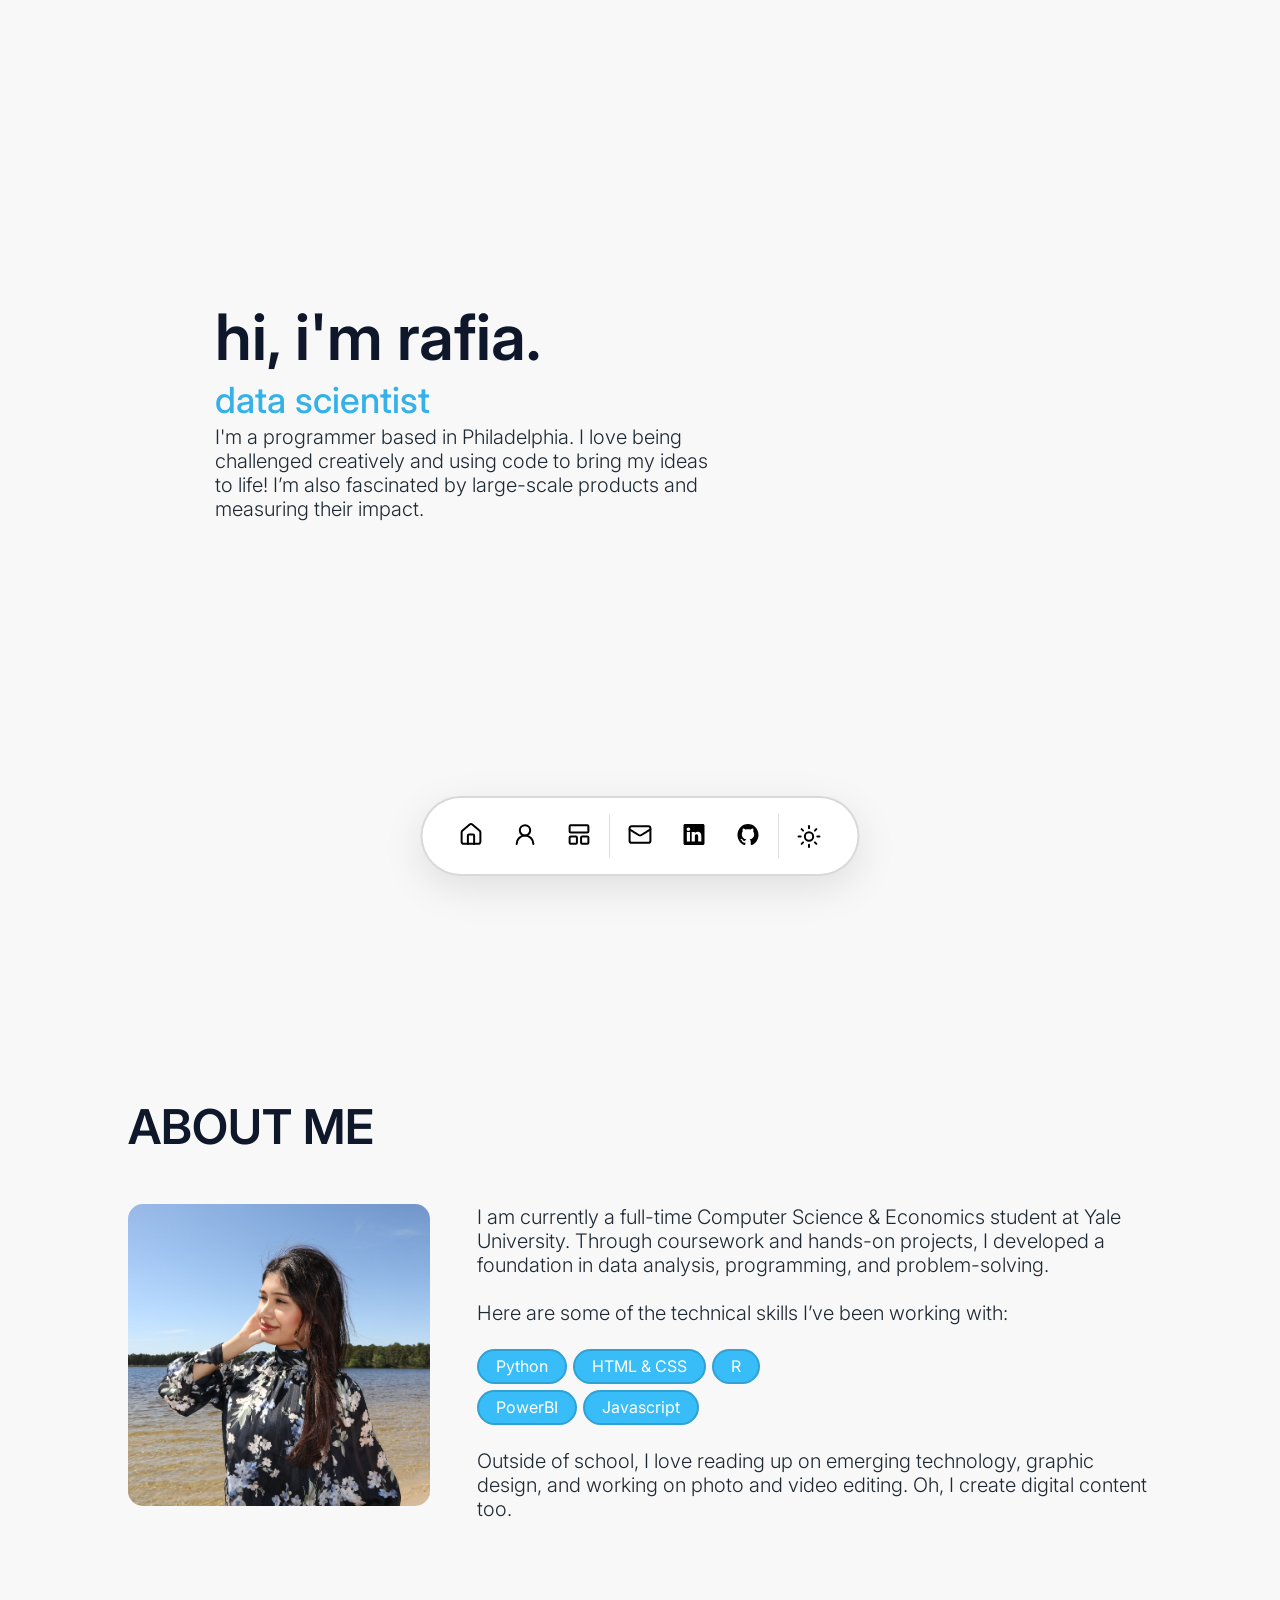
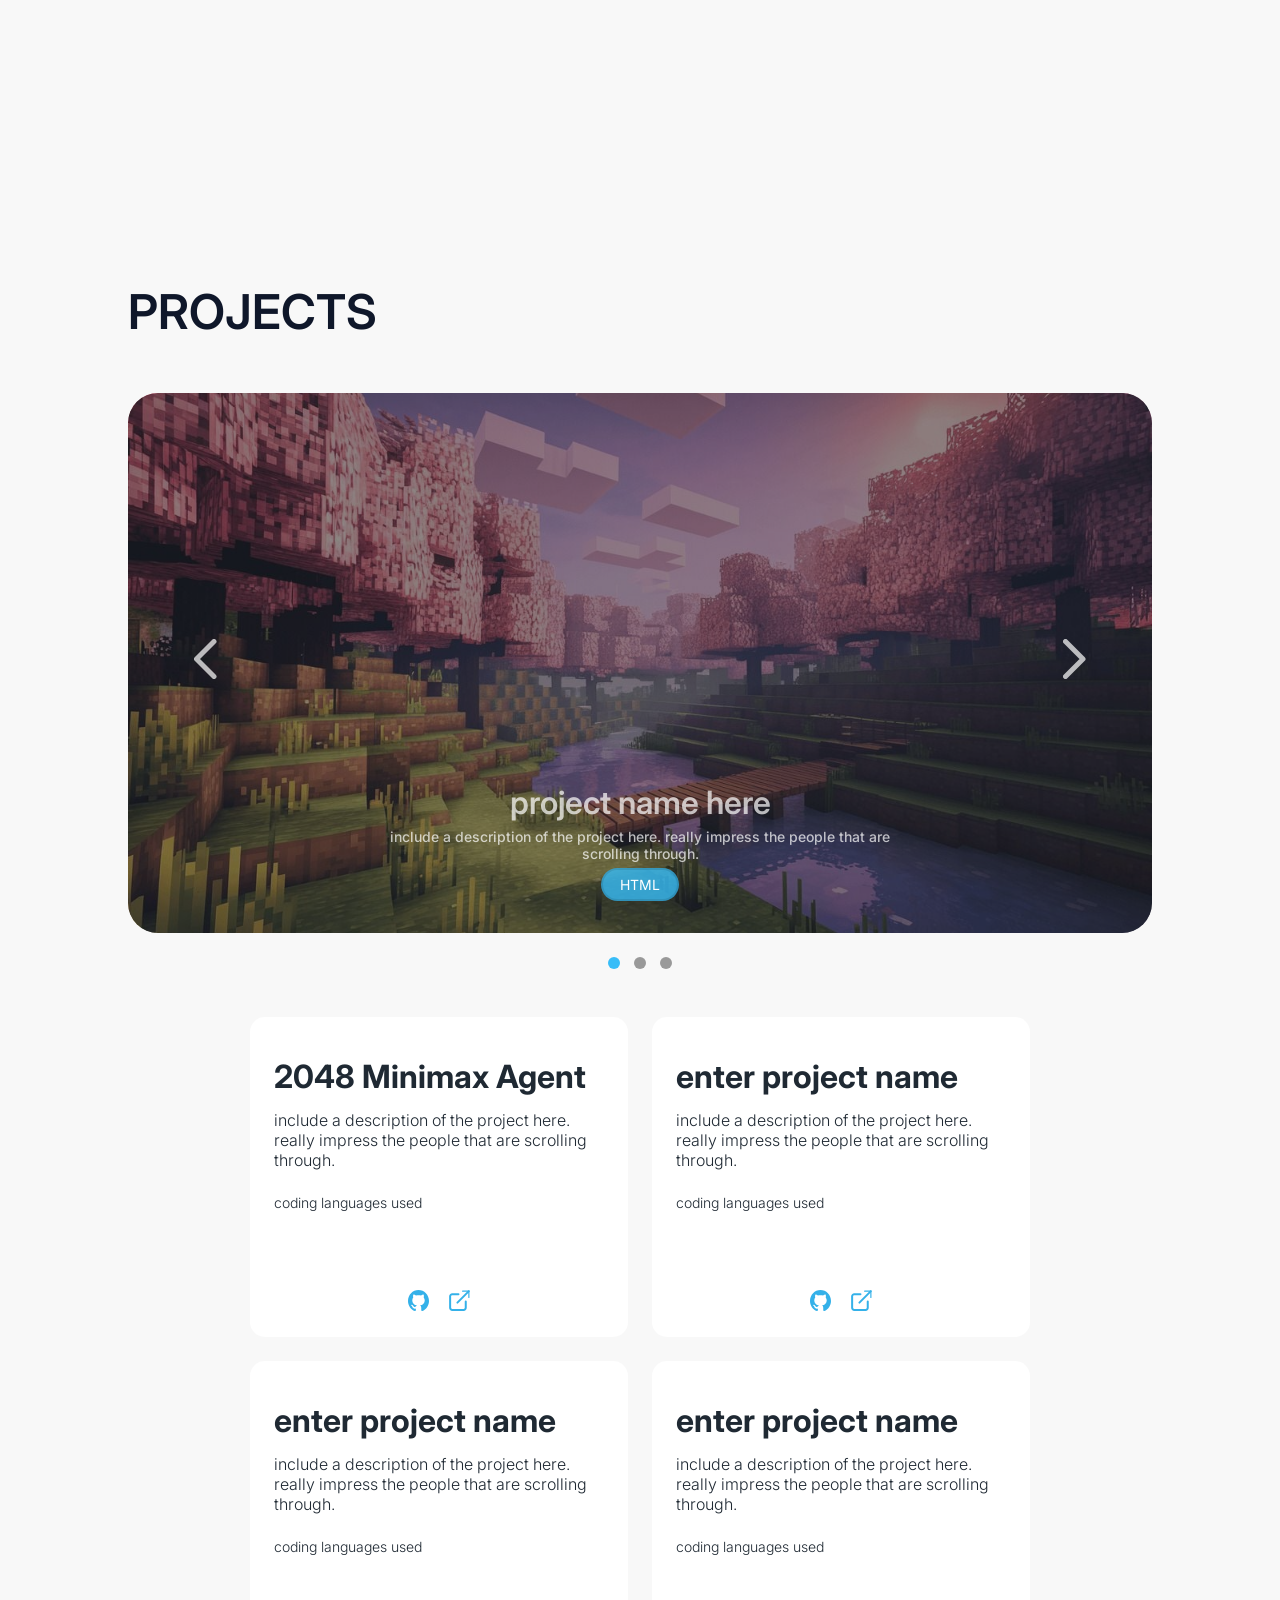
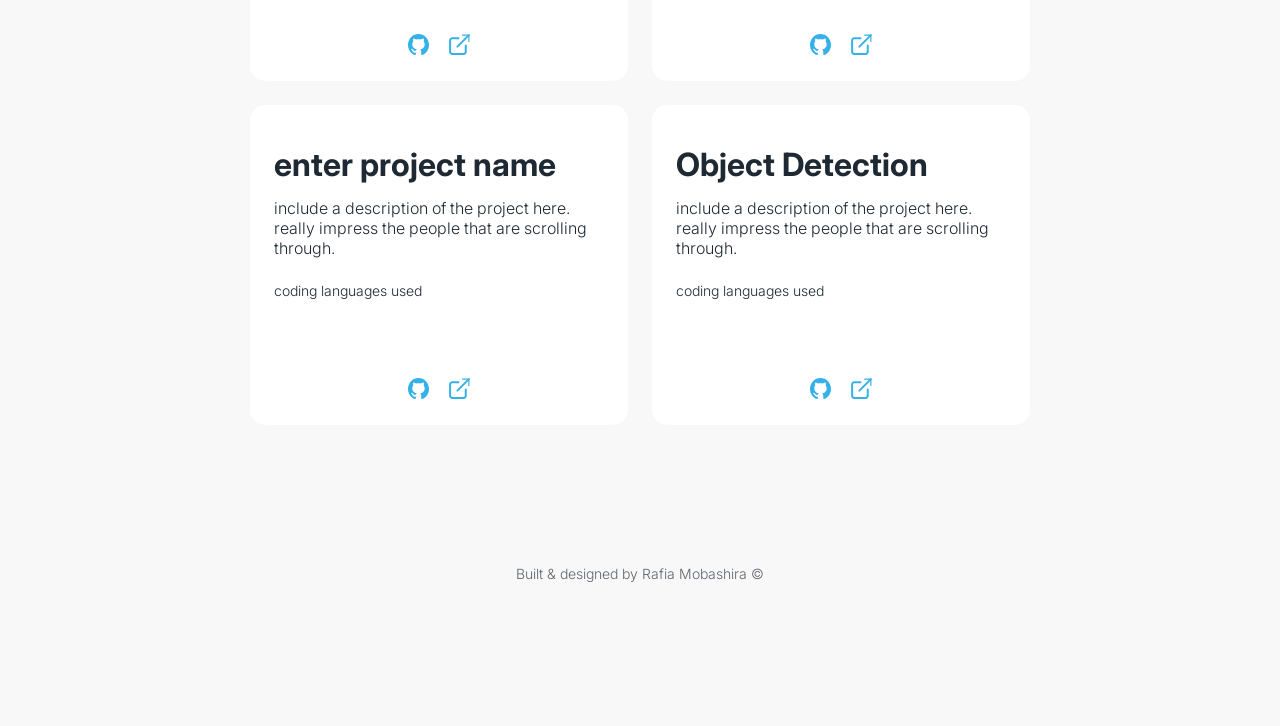
==== index.html @ 90e79fbd "Update index.html" ====
<!DOCTYPE html>
<html lang="en">
<head>
    <meta charset="UTF-8">
    <meta name ="viewport" content="width=device-width, initial-scale=1.0">
    <title>Rafia</title>
    <link rel="icon" type="image/png" href="assets/logo_32.png">
    <link href="https://fonts.googleapis.com/css2?family=Inter:wght@300;400;500;600;700&display=swap" rel="stylesheet">
    <link rel="stylesheet" href="styles.css">
</head>
<body>

    <nav></nav>

    <main>
        <section id="hero" class="hero">
            <div class="container hero-grid">
                <div class="hero-text">
                    <h1 class="hero-greeting">hi, i'm rafia.</h1>
                    <h3 class="hero-title">data scientist</h3>
                    <p class="hero-description">
                        I'm a programmer based in Philadelphia. I love being challenged creatively and using code to bring my ideas to life! I’m also fascinated by large-scale products and measuring their impact.
                    </p>
                </div>

                <div class="hero-visual">
                    <!-- empty for now -->
                </div>
            </div>
        </section>

        <section id="about" class="about">
            <div class="container about-grid">

                <div class="about-left">
                    <div class="about-text">
                        <h1 class="about-title">ABOUT ME</h1>
                    </div>
                    <div class="about-image">
                        <img src="assets/profile.jpg" alt="Profile Picture">
                    </div>
                </div>

                <div class="about-right">
                    <div class="about-right-text">
                        <p class="about-t1">
                            I am currently a full-time Computer Science & Economics student at Yale University. Through coursework and hands-on projects, I developed a foundation in data analysis, programming, and problem-solving.
                        </p>
                        <p class="about-t2">
                            Here are some of the technical skills I’ve been working with:
                        </p>

                        <div class="about-skills-row">
                            <div class="skill-card">Python</div>
                            <div class="skill-card">HTML & CSS</div>
                            <div class="skill-card">R</div>
                            <div class="skill-card">PowerBI</div>
                            <div class="skill-card">Javascript</div>
                        </div>
                   
                        
                        <p class="about-t3">
                            Outside of school, I love reading up on emerging technology, graphic design, and working on photo and video editing. Oh, I create digital content too.
                        </p>
                    </div>
                </div>

            </div>
        </section>

        <section id="projects" class="projects">
            <!--make carousel animation smooth-->
            <div class="container projects-grid">

                <h2 class="projects-text">PROJECTS</h2>

                <div class="carousel">
                    <div class="carousel-track">
                        <div class="carousel-item">
                            <img src="assets/mc_1.jpg" alt="Project 1" class="carousel-image">
                            <div class="carousel-text">
                                <h2 class="project-title">project name here</h2>
                                <p class="project-description">
                                    include a description of the project here. really impress the people that are scrolling through.
                                </p>
                                <div class="skill-card">HTML</div>
                            </div>
                        </div>

                        <div class="carousel-item">
                            <img src="assets/mc_2.jpg" alt="Project 2" class="carousel-image">
                            <div class="carousel-text">
                                <h2 class="project-title">project name here</h2>
                                <p class="project-description">
                                    include a description of the project here. really impress the people that are scrolling through.
                                </p>
                                <div class="skill-card">Java</div>
                            </div>
                        </div>

                        <div class="carousel-item">
                            <img src="assets/mc_3.png" alt="Project 3" class="carousel-image">
                            <div class="carousel-text">
                                <h2 class="project-title">project name here</h2>
                                <p class="project-description">
                                    include a description of the project here. really impress the people that are scrolling through.
                                </p>
                                <div class="skill-card">CSS</div>
                            </div>
                        </div>
                    </div>

                    <button class="carousel-arrow left">
                        <img src="assets/left_arrow.svg" alt="Previous">
                    </button>
                    <button class="carousel-arrow right">
                        <img src="assets/right_arrow.svg" alt="Next">
                    </button>

                </div>
                
                <div class="carousel-dots">
                    <span class="dot active"></span>
                    <span class="dot"></span>
                    <span class="dot"></span>
                </div>

                <div class="project-gallery">
                    <div class="project-card">
                        <div class="project-card-text">
                            <h2 class="project-name">2048 Minimax Agent</h2>
                            <p class="project-details">
                                include a description of the project here. really impress the people that are scrolling through.
                            </p>
                            <p class="project-side">
                                coding languages used
                            </p>
                        </div>

                        <div class="card-icon">
                            <img src="assets/github.svg" alt="github icon" class="github">
                            <img src="assets/external.svg" alt="open external link icon" class="external">
                        </div>
                    </div>

                    <div class="project-card">
                        <div class="project-card-text">
                            <h2 class="project-name">enter project name</h2>
                            <p class="project-details">
                                include a description of the project here. really impress the people that are scrolling through.
                            </p>
                            <p class="project-side">
                                coding languages used
                            </p>
                        </div>

                        <div class="card-icon">
                            <img src="assets/github.svg" alt="github icon" class="github">
                            <img src="assets/external.svg" alt="open external link icon" class="external">
                        </div>
                    </div>

                    <div class="project-card">
                        <div class="project-card-text">
                            <h2 class="project-name">enter project name</h2>
                            <p class="project-details">
                                include a description of the project here. really impress the people that are scrolling through.
                            </p>
                            <p class="project-side">
                                coding languages used
                            </p>
                        </div>

                        <div class="card-icon">
                            <img src="assets/github.svg" alt="github icon" class="github">
                            <img src="assets/external.svg" alt="open external link icon" class="external">
                        </div>
                    </div>

                    <div class="project-card">
                        <div class="project-card-text">
                            <h2 class="project-name">enter project name</h2>
                            <p class="project-details">
                                include a description of the project here. really impress the people that are scrolling through.
                            </p>
                            <p class="project-side">
                                coding languages used
                            </p>
                        </div>

                        <div class="card-icon">
                            <img src="assets/github.svg" alt="github icon" class="github">
                            <img src="assets/external.svg" alt="open external link icon" class="external">
                        </div>
                    </div>

                    <div class="project-card">
                        <div class="project-card-text">
                            <h2 class="project-name">enter project name</h2>
                            <p class="project-details">
                                include a description of the project here. really impress the people that are scrolling through.
                            </p>
                            <p class="project-side">
                                coding languages used
                            </p>
                        </div>

                        <div class="card-icon">
                            <img src="assets/github.svg" alt="github icon" class="github">
                            <img src="assets/external.svg" alt="open external link icon" class="external">
                        </div>
                    </div>

                    <div class="project-card">
                        <div class="project-card-text">
                            <h2 class="project-name">Object Detection</h2>
                            <p class="project-details">
                                include a description of the project here. really impress the people that are scrolling through.
                            </p>
                            <p class="project-side">
                                coding languages used
                            </p>
                        </div>

                        <div class="card-icon">
                            <img src="assets/github.svg" alt="github icon" class="github">
                            <img src="assets/external.svg" alt="open external link icon" class="external">
                        </div>
                    </div>
                </div>
            </div>
        </section>
    </main>

    <nav class="bottom-nav">
        <a href="#hero" aria-label="Home">
            <img src="assets/home.svg" alt="" class="home">
        </a>
        <a href="#about" aria-label="About Me">
            <img src="assets/person.svg" alt="" class="about-icon">
        </a>
        <a href="#projects" aria-label="Projects">
            <img src="assets/projects.svg" alt="" class="projects-icon">
        </a>
        <img src="assets/line.svg" alt="divider" class="line1">
        <a href="mailto:rafiamobashira@gmail.com" aria-label="Contact">
            <img src="assets/mail.svg" alt="" class="contact">
        </a>
        <a href="https://www.linkedin.com/in/rafiamobashira"
            target="_blank"
            rel="noopener noreferrer"
            aria-label="LinkedIn">
            <img src="assets/li.svg" alt="" class="linkedin">
        </a>
        <a href="https://github.com/rafia-mb" 
            target="_blank"
            rel="noopener noreferrer"
            aria-label="Github">
            <img src="assets/github_black.svg" alt="" class="github2">
        </a>
        <img src="assets/line.svg" alt="divider" class="line2">
        <img src="assets/brightness.svg" 
            alt="theme toggle" 
            class="theme"
            role="button"
            tabindex="0">
    </nav>

    <footer>
        <p>
            Built & designed by Rafia Mobashira ©
        </p>
    </footer>
    <script src="script.js"></script>
</body>
</html>
---- styles.css ----
/* global styles */
* {
    box-sizing:border-box;
    margin: 0;
    padding: 0;
}

body {
    font-family: 'Inter', sans-serif;
    font-weight: 300;
    color: #1F2933;
    background-color: #F8F8F8;
}

body.dark {
    color: #E0E4FF;
    background-color: #121625;
}

.container {
    max-width: 1440px;
    margin: 0 auto;
    padding: 0 128px;
}

.hero-grid {
    display: grid;
    grid-template-columns: repeat(12, 1fr);
    gap: 24px;
    align-items: start;
}

.hero {
    /*min-height: 90vh;
    display: flex;
    flex-direction: column;
    justify-content: center;*/
    min-height: 100vh; /* adjust 64px to your navbar's total height */
    padding-bottom: 82px;
    display: flex;
    flex-direction: column;        /* stack children vertically */
    justify-content: center;       /* vertical centering */
}


.hero-text {
    grid-column: 2 / 8;
    display: flex;
    flex-direction: column;
    gap: 3px;
}

.hero-visual {
    grid-column: 9 / 11;
}

.hero-greeting {
    font-size: 64px;
    font-weight: 600;
    color: #0F172A;
}

body.dark .hero-greeting {
    color: #F1F5F9;
}

.hero-title {
    font-size: 36px;
    font-weight: 500;
    color: #34B1E9;
}


.hero-description {
    font-size: 20px;
    line-height: 1.2;
    max-width: 678px;
}

.about {
    min-height: 100vh; 
    padding-bottom: 82px;
    display: flex;
    flex-direction: column;        
    justify-content: center;
}

.about-grid {
    display: grid;
    grid-template-columns: repeat(12, 1fr);
    gap: 24px;
    align-items: start;
}

.about-left {
    grid-column: 1 / span 4;
}

.about-text { /*delete*/
    margin-bottom: 0px;
}

.about-title {
    font-size: 48px;
    color: #0F172A;
    font-weight: 600;
    margin-bottom: 48px;
}

body.dark .about-title {
    color: #F1F5F9;
}

.about-image {
    width: 302px;
    height: 302px;
    overflow: hidden;
    border-radius: 15px;
    margin-top: 24px;
}

.about-image img {
    width: 100%;
    height: 100%;
    object-fit: cover;
    object-position: center;
}

.about-right {
    grid-column: 5 / -1;
    margin-top: 108px;
}

.about-right-text {
    font-size: 20px;
    font-weight: 300;
    line-height: 1.2;
}

.about-t1 {
    margin-bottom: 24px;
}

.about-skills-row {
    display: flex;
    flex-wrap: wrap;
    justify-content: flex-start;
    max-width: 300px;
    gap: 6px;
    margin: 24px 0px;
}

.skill-card {
    display: inline-block;
    background-color: #38BDF8;
    border-radius: 30px;
    border: 2px solid rgba(0,0,0,0.15);
    color: #fff;
    font-size: 16px;
    font-weight: 400;
    padding: 6px 17px;
    width: fit-content;
    white-space: nowrap;
}

.project {
    min-height: 100vh; 
}

.projects-grid {
    display: grid;
    grid-template-columns: repeat(12, 1fr);
    gap: 24px;
    align-items: start;
}

.projects-text {
    margin-top: 82px;
    color: #0F172A;
    font-size: 48px;
    font-weight: 600;
    grid-column: 1 / span 3;
    margin-bottom: 28px;
}

body.dark .projects-text {
    color: #F1F5F9;
}

.carousel {
    grid-column: 1 / -1;
    position: relative;
    width: 100%;
    max-width: 1182px;
    border-radius: 30px;
    margin: 0 auto; /* center element */
    overflow: hidden;
}

.carousel-track {
    display: flex;
    transition: transform 0.5s ease-in-out;
}

.carousel-item {
    position: relative;
    min-width: 100%;
    height: 540px;
    overflow: hidden;
}

.carousel-item::after {
    content: "";
    position: absolute;
    inset: 0; /* top:0; right:0; bottom:0; left:0 */
    background-color: rgba(31, 41, 51, 0.5); /* color + opacity */
    border-radius: 30px; /* matches image if rounded */
    pointer-events: none; /* clicks pass through */
    z-index: 1; /* sits above image, below text/arrows */
}

.carousel-image {
    width: 100%;
    height: 100%;
    display: block;
    object-fit: cover;
}

.carousel-text {
    position: absolute;
    top: 390px;
    left: 50%;
    transform: translateX(-50%);
    color: #fff;
    text-align: center;
    z-index: 2;
}

.project-title {
    font-size: 32px;
    font-weight: 600;
    opacity: 0.7;
    margin-bottom: 6px;
}

.project-description {
    font-size: 14px;
    font-weight: 500;
    opacity: 0.7;
    margin-bottom: 6px;
}

.carousel-arrow {
    position: absolute;
    top: 50%;
    transform: translateY(-50%);
    font-size: 32px;
    background: none;
    color: #fff;
    border: none;
    padding: 8px 16px;
    cursor: pointer;
    z-index: 2;
}

.carousel-arrow.left {
    left: 50px;
}

.carousel-arrow.right {
    right: 50px;
}

.carousel .skill-card {
    font-size: 14px;
    background-color: rgba(56, 189, 248, 0.8);
    border: 2px solid rgba(0,0,0,0.1);
}

.carousel-dots {
    grid-column: 1 / -1; /* without this line, dots centred in the grid cell it's in */
    display: flex;
    align-items: center;
    justify-content: center;
    gap: 6px;
}

.carousel-dots .dot {
    height: 12px;
    width: 12px;
    margin: 0 4px;
    background-color: #999;
    border-radius: 50%;
    cursor: pointer;
}

.carousel-dots .dot.active {
    background-color: #38BDF8;
}

.project-gallery {
    grid-column: 1 / -1;
    display: flex;
    flex-wrap: wrap;
    justify-content: center;
    align-items: flex-start;
    align-content: flex-start;
    padding-top: 24px;
    gap: 24px;
}

.project-card {
    position: relative;
    background-color: #fff;
    border-radius: 15px;
    padding: 40px 24px;
    width: 378px;
    height: 320px;
}

body.dark .project-card {
    background-color: #1A1F35;
}

body.dark .project-details {
    opacity: 0.7;
}

body.dark .project-side {
    opacity: 0.7;
}

body.dark .project-card:hover {
    background-color: #1E2440;
}

.project-name {
    font-size: 32px;
    font-weight:700;
    margin-bottom: 14px;
}

.project-details {
    font-size: 16px;
    font-weight: 300px;
    margin-bottom: 24px;
}

.project-side {
    font-size: 14px;
}

.card-icon {
    position: absolute;
    bottom: 20px;
    left: 50%;
    transform: translateX(-50%);
}

.external {
    margin-left: 12px;
}

.project-card:hover {
    background-color: #E2E8F0;
    transform: translateY(-8px);
}

.bottom-nav {
    position: fixed;
    bottom: 24px;
    left: 50%;
    transform: translateX(-50%);
    
    display: flex;
    align-items: center;
    gap: 29px;
    
    background: #fff;
    padding: 16px 36px;
    border-radius: 80px;
    border: 2px solid rgba(0, 0, 0, 0.15);
    box-shadow: 0 12px 40px rgba(0, 0, 0, 0.1);
}

.line1, .line2 {
    margin: 0px -12px;
}

footer {
    text-align: center;
    font-size: 14px;
    margin-top: 140px;
    margin-bottom: 144px;
    opacity: 0.7;
}

body.dark .bottom-nav {
    background: #222A4A;
    border: 2px solid rgba(255, 255, 255, 0.08);
    box-shadow: 0 12px 40px rgba(0, 0, 0, 0.5);

}

body.dark .home {
    content: url("assets/home_dark.svg")
} /* fix this */

body.dark .about-icon {
    content: url("assets/person_dark.svg");
}

body.dark .projects-icon {
    content: url("assets/projects_dark.svg");
}

body.dark .contact {
    content: url("assets/mail_dark.svg");
}

body.dark .linkedin {
    content: url("assets/li_dark.svg");
}

body.dark .github2 {
    content: url("assets/github_dark.svg");
}

body.dark .theme {
    content: url("assets/moon.svg");
}

body.dark .line1, 
body.dark .line2 {
    content: url("assets/line_dark.svg");
}
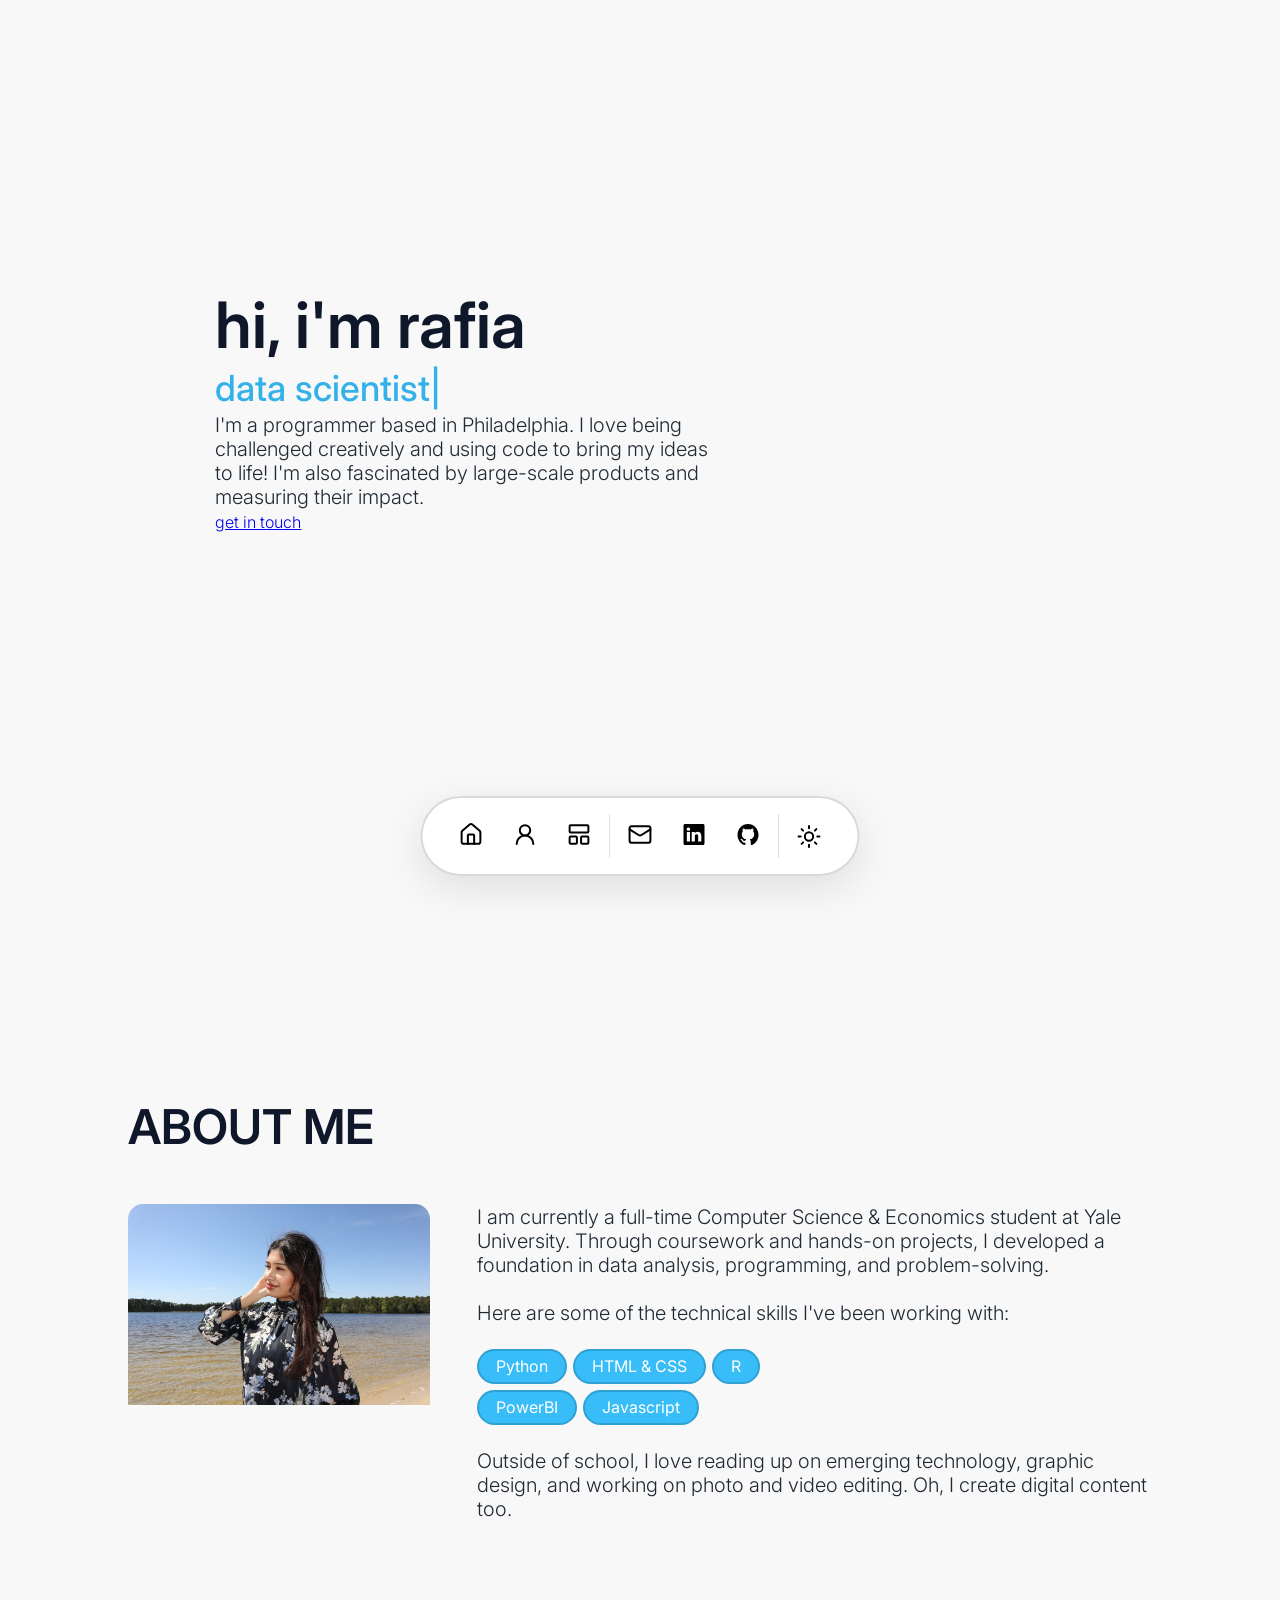
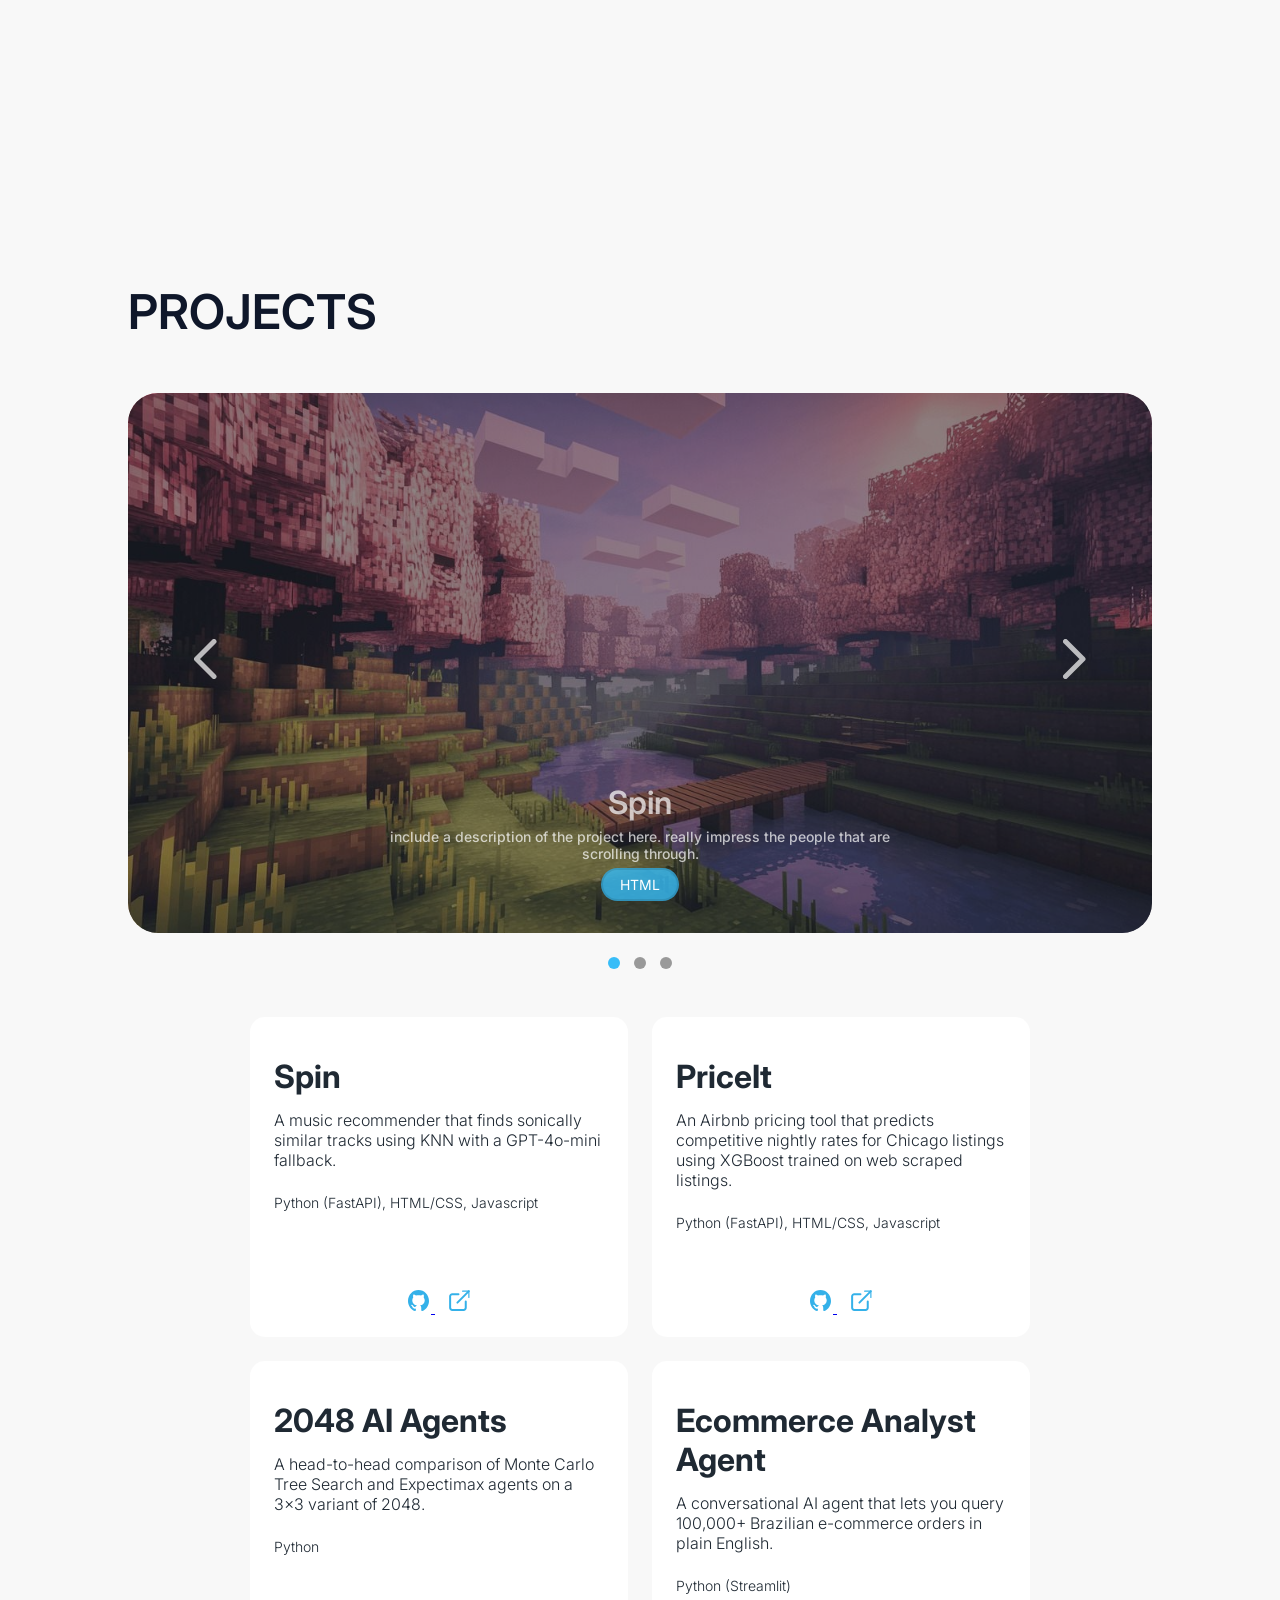
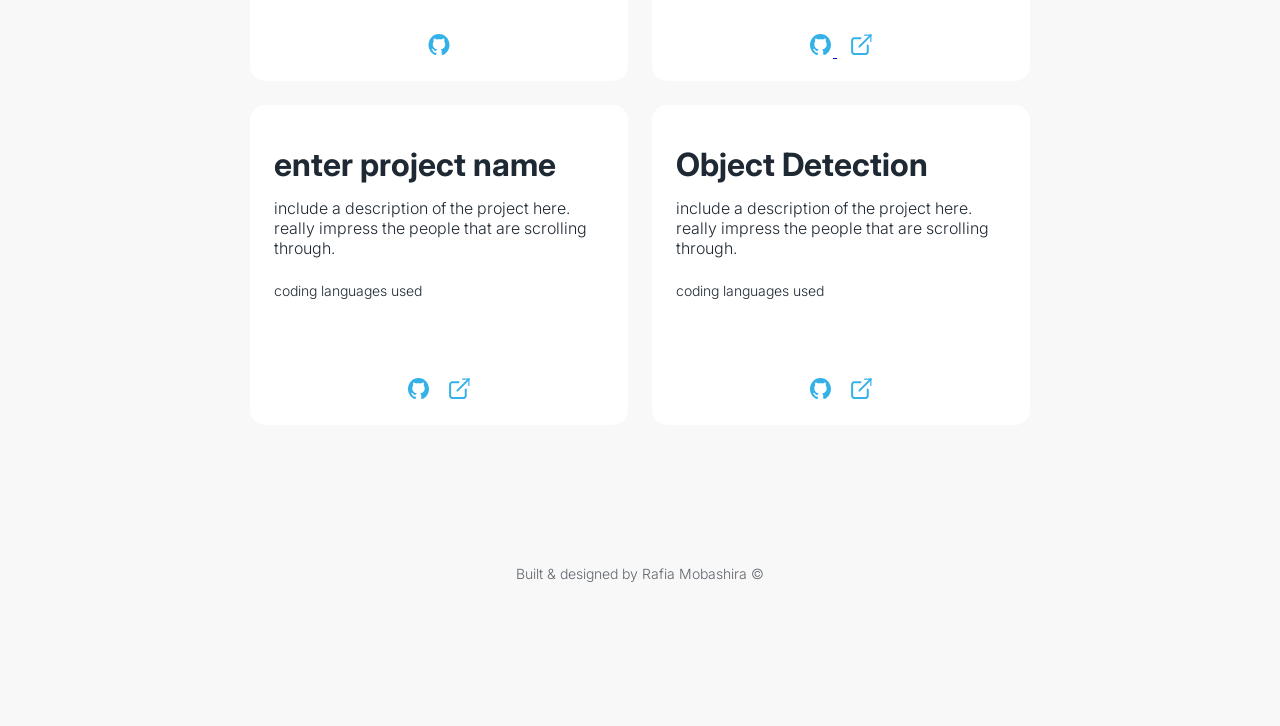
==== commit f8028e8f: "Update index.html" ====
--- a/index.html
+++ b/index.html
@@ -16,11 +16,12 @@
         <section id="hero" class="hero">
             <div class="container hero-grid">
                 <div class="hero-text">
-                    <h1 class="hero-greeting">hi, i'm rafia.</h1>
-                    <h3 class="hero-title">data scientist</h3>
+                    <h1 class="hero-greeting">hi, i'm rafia</h1>
+                    <h3 class="hero-title" id="hero-title">data scientist<span class="cursor">|</span></h3>
                     <p class="hero-description">
-                        I'm a programmer based in Philadelphia. I love being challenged creatively and using code to bring my ideas to life! I’m also fascinated by large-scale products and measuring their impact.
+                        I'm a programmer based in Philadelphia. I love being challenged creatively and using code to bring my ideas to life! I'm also fascinated by large-scale products and measuring their impact.
                     </p>
+                    <a href="/cdn-cgi/l/email-protection#90e2f1f6f9f1fdfff2f1e3f8f9e2f1d0f7fdf1f9fcbef3fffd" class="hero-cta">get in touch</a>
                 </div>
 
                 <div class="hero-visual">
@@ -37,7 +38,9 @@
                         <h1 class="about-title">ABOUT ME</h1>
                     </div>
                     <div class="about-image">
-                        <img src="assets/profile.jpg" alt="Profile Picture">
+                        <div class="about-image-inner">
+                            <img src="assets/profile.jpg" alt="Profile Picture">
+                        </div>
                     </div>
                 </div>
 
@@ -47,7 +50,7 @@
                             I am currently a full-time Computer Science & Economics student at Yale University. Through coursework and hands-on projects, I developed a foundation in data analysis, programming, and problem-solving.
                         </p>
                         <p class="about-t2">
-                            Here are some of the technical skills I’ve been working with:
+                            Here are some of the technical skills I've been working with:
                         </p>
 
                         <div class="about-skills-row">
@@ -79,7 +82,7 @@
                         <div class="carousel-item">
                             <img src="assets/mc_1.jpg" alt="Project 1" class="carousel-image">
                             <div class="carousel-text">
-                                <h2 class="project-title">project name here</h2>
+                                <h2 class="project-title">Spin</h2>
                                 <p class="project-description">
                                     include a description of the project here. really impress the people that are scrolling through.
                                 </p>
@@ -90,7 +93,7 @@
                         <div class="carousel-item">
                             <img src="assets/mc_2.jpg" alt="Project 2" class="carousel-image">
                             <div class="carousel-text">
-                                <h2 class="project-title">project name here</h2>
+                                <h2 class="project-title">PriceIt</h2>
                                 <p class="project-description">
                                     include a description of the project here. really impress the people that are scrolling through.
                                 </p>
@@ -101,7 +104,7 @@
                         <div class="carousel-item">
                             <img src="assets/mc_3.png" alt="Project 3" class="carousel-image">
                             <div class="carousel-text">
-                                <h2 class="project-title">project name here</h2>
+                                <h2 class="project-title">Ecommerce Analyst Agent</h2>
                                 <p class="project-description">
                                     include a description of the project here. really impress the people that are scrolling through.
                                 </p>
@@ -128,69 +131,82 @@
                 <div class="project-gallery">
                     <div class="project-card">
                         <div class="project-card-text">
-                            <h2 class="project-name">2048 Minimax Agent</h2>
-                            <p class="project-details">
-                                include a description of the project here. really impress the people that are scrolling through.
-                            </p>
-                            <p class="project-side">
-                                coding languages used
-                            </p>
-                        </div>
-
-                        <div class="card-icon">
-                            <img src="assets/github.svg" alt="github icon" class="github">
-                            <img src="assets/external.svg" alt="open external link icon" class="external">
-                        </div>
-                    </div>
-
-                    <div class="project-card">
-                        <div class="project-card-text">
-                            <h2 class="project-name">enter project name</h2>
-                            <p class="project-details">
-                                include a description of the project here. really impress the people that are scrolling through.
-                            </p>
-                            <p class="project-side">
-                                coding languages used
-                            </p>
-                        </div>
-
-                        <div class="card-icon">
-                            <img src="assets/github.svg" alt="github icon" class="github">
-                            <img src="assets/external.svg" alt="open external link icon" class="external">
-                        </div>
-                    </div>
-
-                    <div class="project-card">
-                        <div class="project-card-text">
-                            <h2 class="project-name">enter project name</h2>
-                            <p class="project-details">
-                                include a description of the project here. really impress the people that are scrolling through.
-                            </p>
-                            <p class="project-side">
-                                coding languages used
-                            </p>
-                        </div>
-
-                        <div class="card-icon">
-                            <img src="assets/github.svg" alt="github icon" class="github">
-                            <img src="assets/external.svg" alt="open external link icon" class="external">
-                        </div>
-                    </div>
-
-                    <div class="project-card">
-                        <div class="project-card-text">
-                            <h2 class="project-name">enter project name</h2>
-                            <p class="project-details">
-                                include a description of the project here. really impress the people that are scrolling through.
-                            </p>
-                            <p class="project-side">
-                                coding languages used
-                            </p>
-                        </div>
-
-                        <div class="card-icon">
-                            <img src="assets/github.svg" alt="github icon" class="github">
-                            <img src="assets/external.svg" alt="open external link icon" class="external">
+                            <h2 class="project-name">Spin</h2>
+                            <p class="project-details">
+                                A music recommender that finds sonically similar tracks using KNN with a GPT-4o-mini fallback.
+                            </p>
+                            <p class="project-side">
+                                Python (FastAPI), HTML/CSS, Javascript
+                            </p>
+                        </div>
+
+                        <div class="card-icon">
+                            <a href="https://github.com/rafiamb/spin" target="_blank">
+                                <img src="assets/github.svg" alt="github icon" class="github">
+                            </a>
+                            <a href="https://spin-dmpk.onrender.com" target="_blank">
+                                <img src="assets/external.svg" alt="open external link icon" class="external">
+                            </a>
+                        </div>
+                    </div>
+
+                    <div class="project-card">
+                        <div class="project-card-text">
+                            <h2 class="project-name">PriceIt</h2>
+                            <p class="project-details">
+                                An Airbnb pricing tool that predicts competitive nightly rates for Chicago listings using XGBoost trained on web scraped listings.
+                            </p>
+                            <p class="project-side">
+                                Python (FastAPI), HTML/CSS, Javascript
+                            </p>
+                        </div>
+
+                        <div class="card-icon">
+                            <a href="https://github.com/rafiamb/PriceIt" target="_blank">
+                                <img src="assets/github.svg" alt="github icon" class="github">
+                            </a>
+                            <a href="https://priceit.onrender.com/" target="_blank">
+                                <img src="assets/external.svg" alt="open external link icon" class="external">
+                            </a>
+                        </div>
+                    </div>
+
+                    <div class="project-card">
+                        <div class="project-card-text">
+                            <h2 class="project-name">2048 AI Agents</h2>
+                            <p class="project-details">
+                                A head-to-head comparison of Monte Carlo Tree Search and Expectimax agents on a 3×3 variant of 2048.
+                            </p>
+                            <p class="project-side">
+                                Python
+                            </p>
+                        </div>
+
+                        <div class="card-icon">
+                            <a href="https://github.com/rafiamb/2048-mcts-expectimax" target="_blank">
+                                <img src="assets/github.svg" alt="github icon" class="github">
+                            </a>
+                        </div>
+                    </div>
+
+                    <div class="project-card">
+                        <div class="project-card-text">
+                            <h2 class="project-name">Ecommerce Analyst Agent</h2>
+                            <p class="project-details">
+                                A conversational AI agent that lets you query 100,000+ Brazilian e-commerce orders in plain English.
+                            </p>
+                            <p class="project-side">
+                                Python (Streamlit)
+                            </p>
+                        </div>
+
+                        <div class="card-icon">
+                            <a href="https://github.com/rafiamb/ecommerce-analytics-agent" target="_blank">
+                                <img src="assets/github.svg" alt="github icon" class="github">
+                            </a>
+                            <a href="https://olist-agent.streamlit.app/" target="_blank">
+                                <img src="assets/external.svg" alt="open external link icon" class="external">
+                            </a>
                         </div>
                     </div>
 
@@ -243,7 +259,7 @@
             <img src="assets/projects.svg" alt="" class="projects-icon">
         </a>
         <img src="assets/line.svg" alt="divider" class="line1">
-        <a href="mailto:rafiamobashira@gmail.com" aria-label="Contact">
+        <a href="/cdn-cgi/l/email-protection#037162656a626e6c6162706b6a716243646e626a6f2d606c6e" aria-label="Contact">
             <img src="assets/mail.svg" alt="" class="contact">
         </a>
         <a href="https://www.linkedin.com/in/rafiamobashira"
@@ -252,7 +268,7 @@
             aria-label="LinkedIn">
             <img src="assets/li.svg" alt="" class="linkedin">
         </a>
-        <a href="https://github.com/rafia-mb" 
+        <a href="https://github.com/rafiamb" 
             target="_blank"
             rel="noopener noreferrer"
             aria-label="Github">
@@ -273,4 +289,4 @@
     </footer>
     <script src="script.js"></script>
 </body>
-</html>+</html>
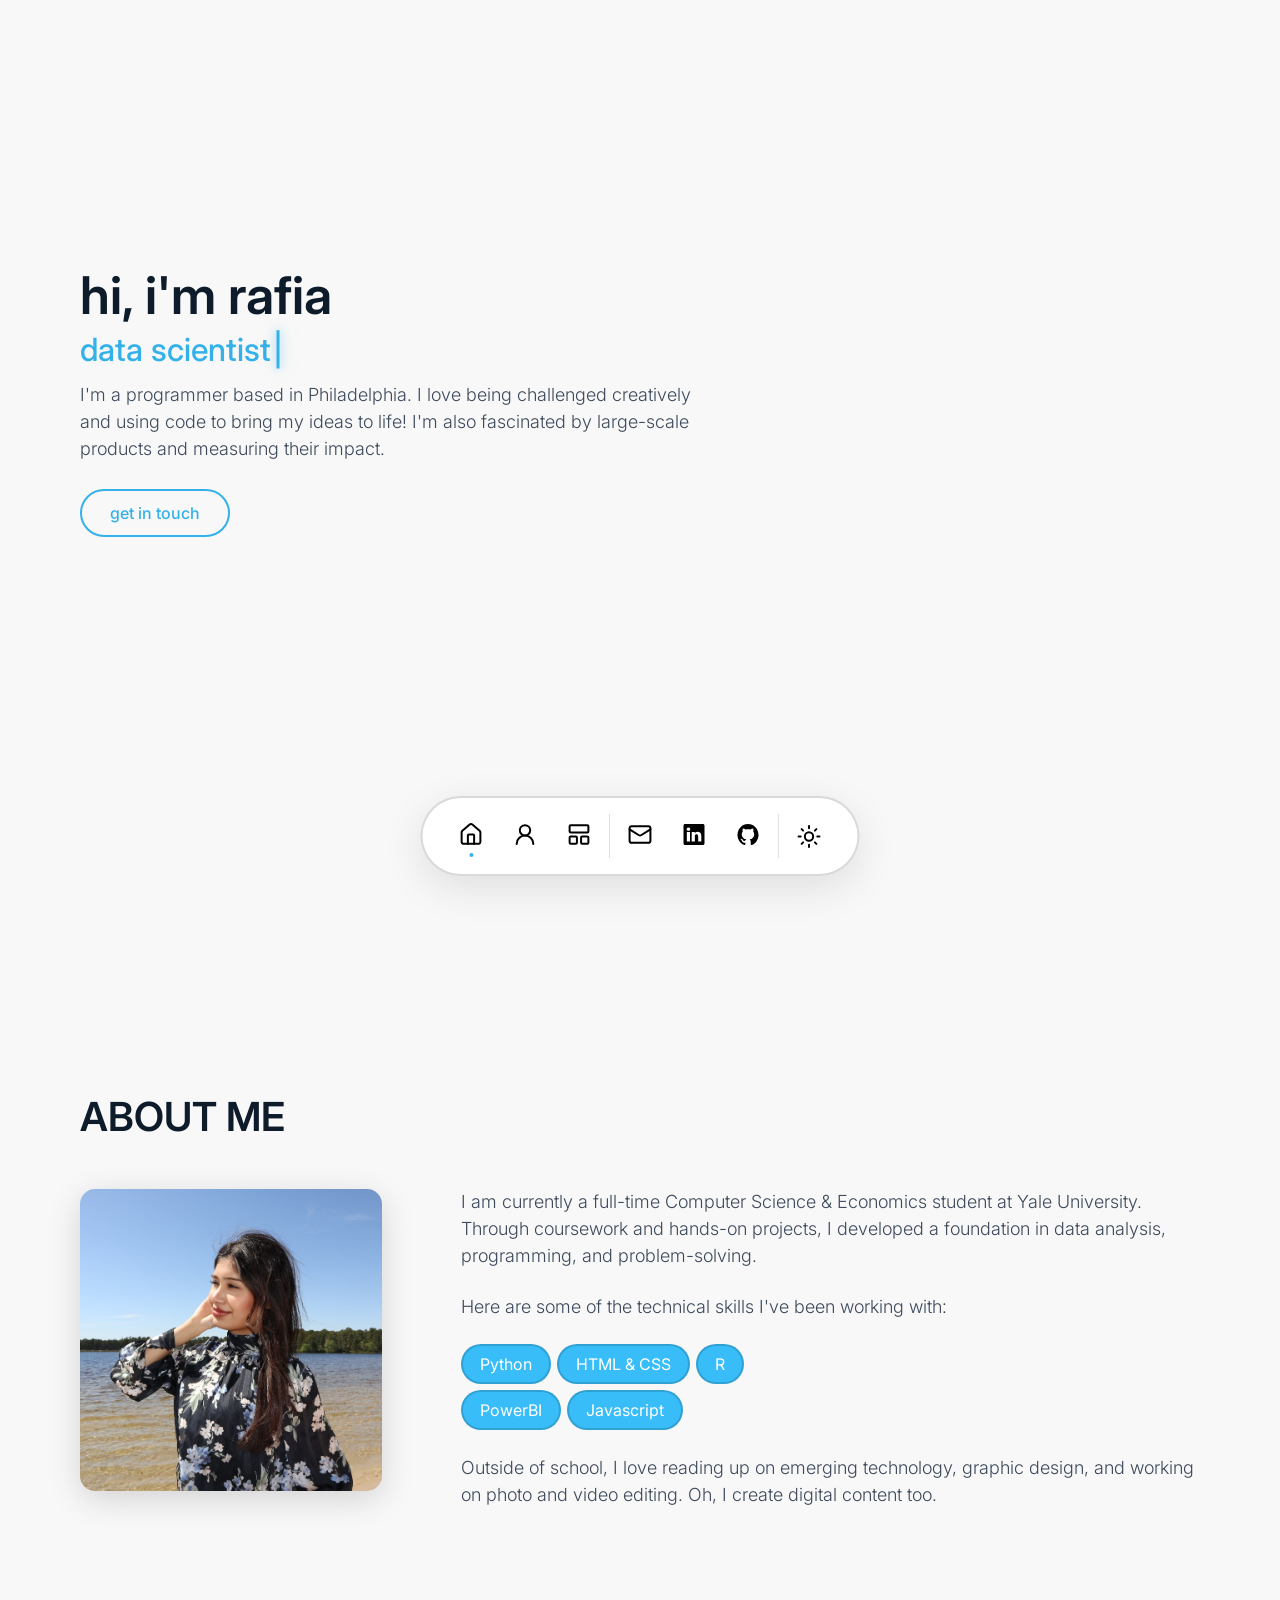
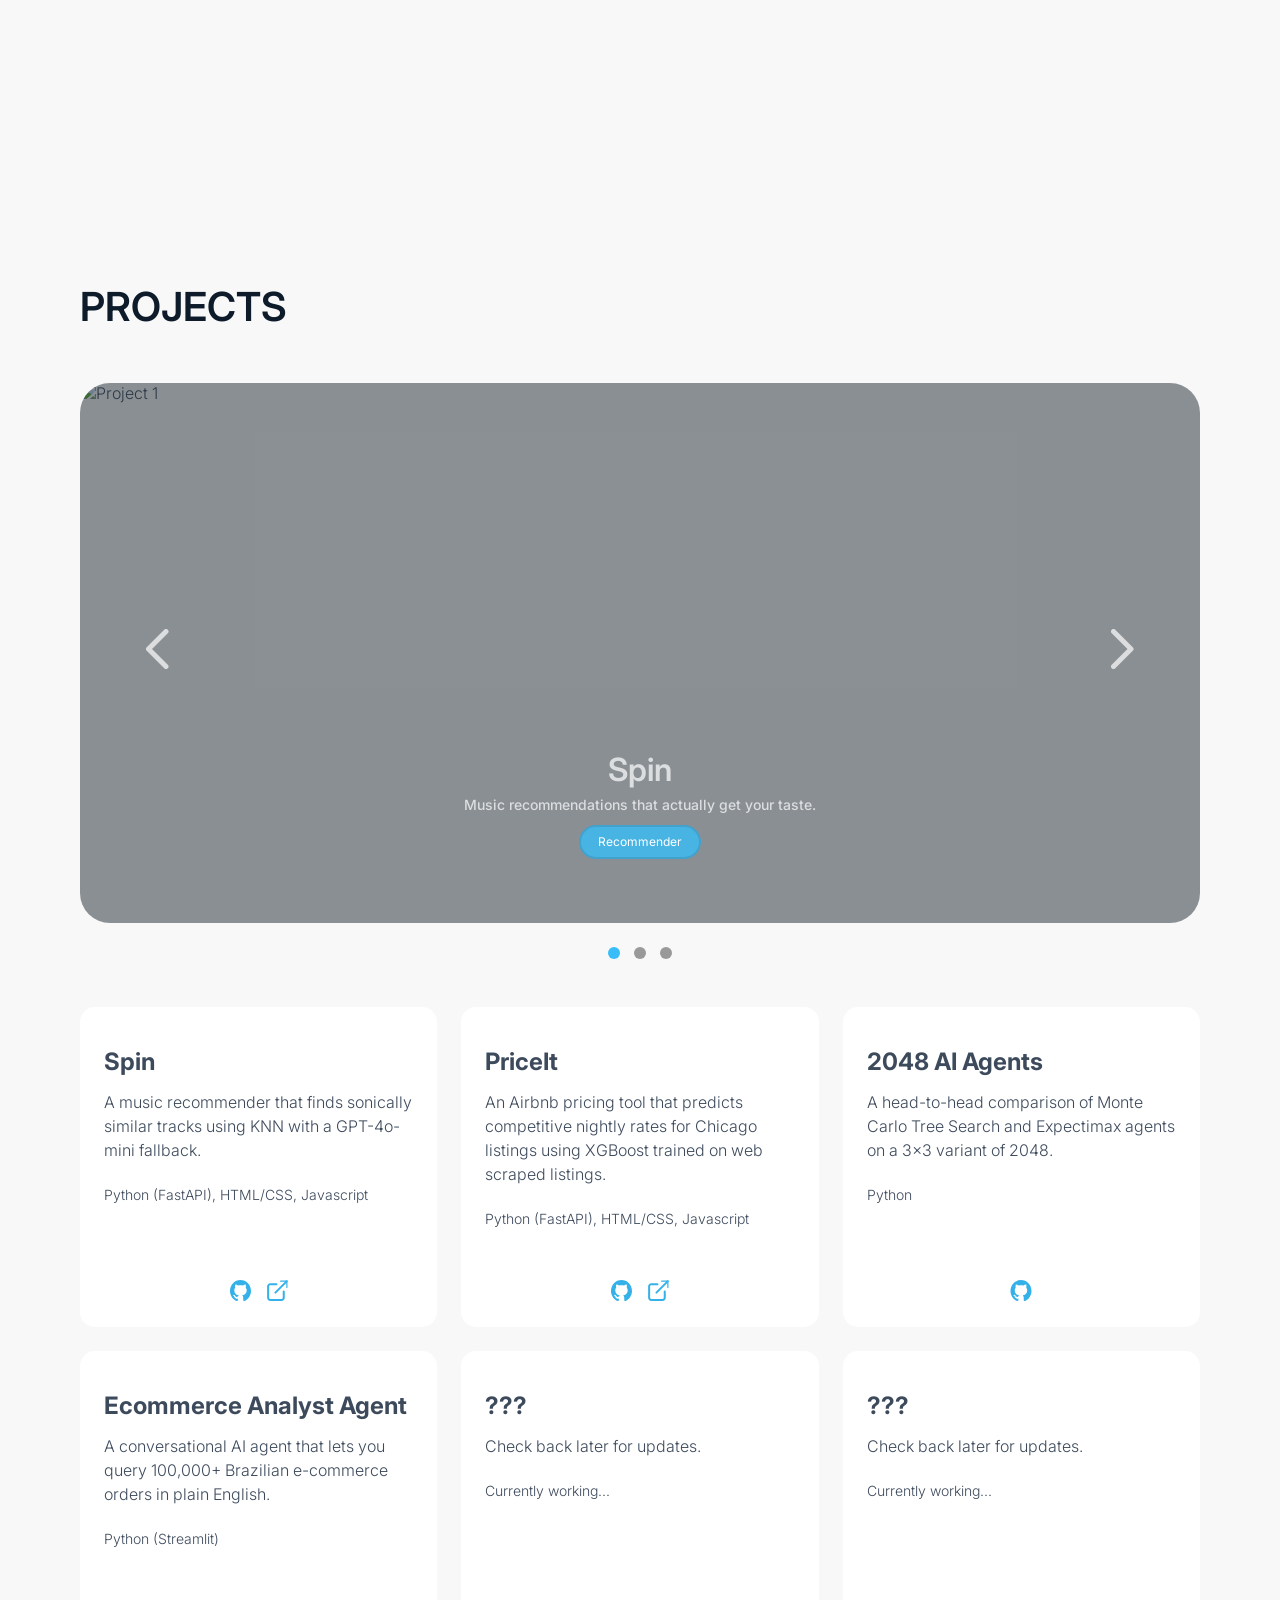
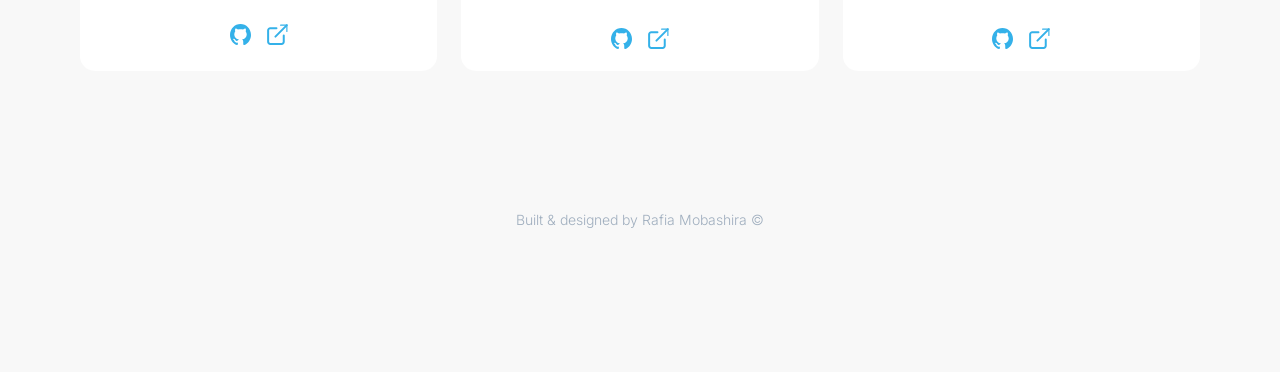
==== commit 10554974: "Update index.html" ====
--- a/index.html
+++ b/index.html
@@ -21,7 +21,7 @@
                     <p class="hero-description">
                         I'm a programmer based in Philadelphia. I love being challenged creatively and using code to bring my ideas to life! I'm also fascinated by large-scale products and measuring their impact.
                     </p>
-                    <a href="/cdn-cgi/l/email-protection#90e2f1f6f9f1fdfff2f1e3f8f9e2f1d0f7fdf1f9fcbef3fffd" class="hero-cta">get in touch</a>
+                    <a href="mailto:rafiamobashira@gmail.com" class="hero-cta">get in touch</a>
                 </div>
 
                 <div class="hero-visual">
@@ -80,24 +80,24 @@
                 <div class="carousel">
                     <div class="carousel-track">
                         <div class="carousel-item">
-                            <img src="assets/mc_1.jpg" alt="Project 1" class="carousel-image">
+                            <img src="assets/mc_1.png" alt="Project 1" class="carousel-image">
                             <div class="carousel-text">
                                 <h2 class="project-title">Spin</h2>
                                 <p class="project-description">
-                                    include a description of the project here. really impress the people that are scrolling through.
+                                    Music recommendations that actually get your taste.
                                 </p>
-                                <div class="skill-card">HTML</div>
+                                <div class="skill-card">Recommender</div>
                             </div>
                         </div>
 
                         <div class="carousel-item">
-                            <img src="assets/mc_2.jpg" alt="Project 2" class="carousel-image">
+                            <img src="assets/mc_2.png" alt="Project 2" class="carousel-image">
                             <div class="carousel-text">
                                 <h2 class="project-title">PriceIt</h2>
                                 <p class="project-description">
-                                    include a description of the project here. really impress the people that are scrolling through.
+                                    Stop guessing your Airbnb rate. Let the data decide.
                                 </p>
-                                <div class="skill-card">Java</div>
+                                <div class="skill-card">Regression</div>
                             </div>
                         </div>
 
@@ -106,9 +106,9 @@
                             <div class="carousel-text">
                                 <h2 class="project-title">Ecommerce Analyst Agent</h2>
                                 <p class="project-description">
-                                    include a description of the project here. really impress the people that are scrolling through.
+                                    Find patterns in 100,000+ orders, no SQL required.
                                 </p>
-                                <div class="skill-card">CSS</div>
+                                <div class="skill-card">Agentic</div>
                             </div>
                         </div>
                     </div>
@@ -212,12 +212,12 @@
 
                     <div class="project-card">
                         <div class="project-card-text">
-                            <h2 class="project-name">enter project name</h2>
-                            <p class="project-details">
-                                include a description of the project here. really impress the people that are scrolling through.
-                            </p>
-                            <p class="project-side">
-                                coding languages used
+                            <h2 class="project-name">???</h2>
+                            <p class="project-details">
+                                Check back later for updates.
+                            </p>
+                            <p class="project-side">
+                                Currently working...
                             </p>
                         </div>
 
@@ -229,12 +229,12 @@
 
                     <div class="project-card">
                         <div class="project-card-text">
-                            <h2 class="project-name">Object Detection</h2>
-                            <p class="project-details">
-                                include a description of the project here. really impress the people that are scrolling through.
-                            </p>
-                            <p class="project-side">
-                                coding languages used
+                            <h2 class="project-name">???</h2>
+                            <p class="project-details">
+                                Check back later for updates.
+                            </p>
+                            <p class="project-side">
+                                Currently working...
                             </p>
                         </div>
 
@@ -259,7 +259,7 @@
             <img src="assets/projects.svg" alt="" class="projects-icon">
         </a>
         <img src="assets/line.svg" alt="divider" class="line1">
-        <a href="/cdn-cgi/l/email-protection#037162656a626e6c6162706b6a716243646e626a6f2d606c6e" aria-label="Contact">
+        <a href="mailto:rafiamobashira@gmail.com" aria-label="Contact">
             <img src="assets/mail.svg" alt="" class="contact">
         </a>
         <a href="https://www.linkedin.com/in/rafiamobashira"
--- a/styles.css
+++ b/styles.css
@@ -1,6 +1,5 @@
-/* global styles */
 * {
-    box-sizing:border-box;
+    box-sizing: border-box;
     margin: 0;
     padding: 0;
 }
@@ -8,19 +7,19 @@
 body {
     font-family: 'Inter', sans-serif;
     font-weight: 300;
-    color: #1F2933;
+    color: #3D4A5C;
     background-color: #F8F8F8;
 }
 
 body.dark {
-    color: #E0E4FF;
+    color: #A8B8CC;
     background-color: #121625;
 }
 
 .container {
-    max-width: 1440px;
+    max-width: 1040px;
     margin: 0 auto;
-    padding: 0 128px;
+    padding: 0;
 }
 
 .hero-grid {
@@ -31,20 +30,17 @@
 }
 
 .hero {
-    /*min-height: 90vh;
+    min-height: 100vh;
+    padding: 120px 0 140px;
     display: flex;
     flex-direction: column;
-    justify-content: center;*/
-    min-height: 100vh; /* adjust 64px to your navbar's total height */
-    padding-bottom: 82px;
-    display: flex;
-    flex-direction: column;        /* stack children vertically */
-    justify-content: center;       /* vertical centering */
+    justify-content: center;
+    padding-bottom: 220px;
 }
 
 
 .hero-text {
-    grid-column: 2 / 8;
+    grid-column: 1 / 8;
     display: flex;
     flex-direction: column;
     gap: 3px;
@@ -55,34 +51,80 @@
 }
 
 .hero-greeting {
-    font-size: 64px;
+    font-size: 52px;
     font-weight: 600;
-    color: #0F172A;
+    color: #0D1B2A;;
 }
 
 body.dark .hero-greeting {
-    color: #F1F5F9;
+    color: #E8EFFF;
 }
 
 .hero-title {
-    font-size: 36px;
+    font-size: 32px;
     font-weight: 500;
     color: #34B1E9;
-}
-
+    min-height: 1.5em;
+ 
+}
 
 .hero-description {
-    font-size: 20px;
-    line-height: 1.2;
+    font-size: 18px;
+    line-height: 1.5;
     max-width: 678px;
 }
 
+.hero-cta {
+    display: inline-block;
+    margin-top: 24px;
+    padding: 12px 28px;
+    background-color: transparent;
+    color: #34B1E9;
+    font-size: 16px;
+    font-weight: 500;
+    border-radius: 30px;
+    border: 2px solid #34B1E9;
+    text-decoration: none;
+    transition: box-shadow 0.3s ease, transform 0.2s ease;
+    width: fit-content;
+}
+
+.hero-cta:hover {
+    transform: translateY(-2px);
+    animation: twinkle 1.5s ease-in-out infinite;
+}
+
+@keyframes twinkle {
+    0%, 100% {
+        box-shadow: 0 0 8px rgba(52, 177, 233, 0.4),
+                    0 0 20px rgba(52, 177, 233, 0.2);
+    }
+    50% {
+        box-shadow: 0 0 16px rgba(52, 177, 233, 0.8),
+                    0 0 40px rgba(52, 177, 233, 0.4),
+                    0 0 60px rgba(52, 177, 233, 0.15);
+    }
+}
+
+.cursor {
+    color: #34B1E9;
+    margin-left: 2px;
+    animation: blink 0.75s step-start infinite;
+    text-shadow: 0 0 8px rgba(52, 177, 233, 0.5), 0 0 20px rgba(52, 177, 233, 0.25);
+}
+
+@keyframes blink {
+    0%, 100% { opacity: 1; }
+    50% { opacity: 0; }
+}
+
 .about {
-    min-height: 100vh; 
-    padding-bottom: 82px;
+    min-height: 100vh;
+    padding: 120px 0 140px;
     display: flex;
-    flex-direction: column;        
+    flex-direction: column;
     justify-content: center;
+    padding-bottom: 220px;
 }
 
 .about-grid {
@@ -101,40 +143,89 @@
 }
 
 .about-title {
-    font-size: 48px;
-    color: #0F172A;
+    font-size: 40px;
+    color: #0D1B2A;
     font-weight: 600;
     margin-bottom: 48px;
 }
 
 body.dark .about-title {
-    color: #F1F5F9;
-}
-
+    color: #E8EFFF;
+}
+
+/* Reflective spinning card */
 .about-image {
     width: 302px;
     height: 302px;
-    overflow: hidden;
+    perspective: 800px;
+    overflow: visible;
+    border-radius: 0;
+    margin-top: 24px;
+    cursor: pointer;
+}
+
+.about-image-inner {
+    width: 100%;
+    height: 100%;
+    position: relative;
+    transform-style: preserve-3d;
     border-radius: 15px;
-    margin-top: 24px;
-}
-
-.about-image img {
+    transition: transform 0.08s ease-out;
+    box-shadow: 0 8px 32px rgba(0, 0, 0, 0.15);
+}
+
+.about-image-inner img {
     width: 100%;
     height: 100%;
     object-fit: cover;
     object-position: center;
+    border-radius: 15px;
+    display: block;
+}
+
+/* Shine overlay */
+.about-image-inner::after {
+    content: "";
+    position: absolute;
+    inset: 0;
+    border-radius: 15px;
+    background: radial-gradient(
+        circle at var(--mx, 50%) var(--my, 50%),
+        rgba(255, 255, 255, 0.35) 0%,
+        rgba(255, 255, 255, 0.08) 40%,
+        transparent 70%
+    );
+    pointer-events: none;
+    transition: opacity 0.3s;
+    opacity: 0;
+}
+
+.about-image:hover .about-image-inner::after {
+    opacity: 1;
+}
+
+/* Spin animation on click */
+.about-image-inner.spinning {
+    animation: card-spin 0.7s cubic-bezier(0.4, 0, 0.2, 1);
+}
+
+@keyframes card-spin {
+    0%   { transform: rotateY(0deg); }
+    50%  { transform: rotateY(180deg) scale(1.05); }
+    100% { transform: rotateY(360deg); }
 }
 
 .about-right {
+    display: grid;
+    grid-template-columns: repeat(12,);
     grid-column: 5 / -1;
-    margin-top: 108px;
+    margin-top: 96px;
 }
 
 .about-right-text {
-    font-size: 20px;
+    font-size: 18px;
     font-weight: 300;
-    line-height: 1.2;
+    line-height: 1.5;
 }
 
 .about-t1 {
@@ -176,15 +267,15 @@
 
 .projects-text {
     margin-top: 82px;
-    color: #0F172A;
-    font-size: 48px;
+    color: #0D1B2A;
+    font-size: 40px;
     font-weight: 600;
     grid-column: 1 / span 3;
     margin-bottom: 28px;
 }
 
 body.dark .projects-text {
-    color: #F1F5F9;
+    color: #E8EFFF;
 }
 
 .carousel {
@@ -212,11 +303,10 @@
 .carousel-item::after {
     content: "";
     position: absolute;
-    inset: 0; /* top:0; right:0; bottom:0; left:0 */
-    background-color: rgba(31, 41, 51, 0.5); /* color + opacity */
-    border-radius: 30px; /* matches image if rounded */
-    pointer-events: none; /* clicks pass through */
-    z-index: 1; /* sits above image, below text/arrows */
+    inset: 0;
+    background-color: rgba(31, 41, 51, 0.5);
+    pointer-events: none; 
+    z-index: 1; 
 }
 
 .carousel-image {
@@ -228,26 +318,26 @@
 
 .carousel-text {
     position: absolute;
-    top: 390px;
+    bottom: 64px;
     left: 50%;
     transform: translateX(-50%);
     color: #fff;
     text-align: center;
     z-index: 2;
+    line-height: 1.5;
 }
 
 .project-title {
     font-size: 32px;
     font-weight: 600;
     opacity: 0.7;
-    margin-bottom: 6px;
 }
 
 .project-description {
     font-size: 14px;
     font-weight: 500;
     opacity: 0.7;
-    margin-bottom: 6px;
+    margin-bottom: 10px;
 }
 
 .carousel-arrow {
@@ -272,9 +362,10 @@
 }
 
 .carousel .skill-card {
-    font-size: 14px;
+    font-size: 12px;
     background-color: rgba(56, 189, 248, 0.8);
     border: 2px solid rgba(0,0,0,0.1);
+
 }
 
 .carousel-dots {
@@ -300,13 +391,11 @@
 
 .project-gallery {
     grid-column: 1 / -1;
-    display: flex;
-    flex-wrap: wrap;
-    justify-content: center;
-    align-items: flex-start;
-    align-content: flex-start;
+    display: grid;
+    grid-template-columns: repeat(3, 1fr);
     padding-top: 24px;
     gap: 24px;
+    width: 100%;
 }
 
 .project-card {
@@ -314,7 +403,7 @@
     background-color: #fff;
     border-radius: 15px;
     padding: 40px 24px;
-    width: 378px;
+    width: 100%;
     height: 320px;
 }
 
@@ -328,6 +417,7 @@
 
 body.dark .project-side {
     opacity: 0.7;
+    color: #7A8FA6;
 }
 
 body.dark .project-card:hover {
@@ -335,7 +425,7 @@
 }
 
 .project-name {
-    font-size: 32px;
+    font-size: 24px;
     font-weight:700;
     margin-bottom: 14px;
 }
@@ -344,6 +434,7 @@
     font-size: 16px;
     font-weight: 300px;
     margin-bottom: 24px;
+    line-height: 1.5;
 }
 
 .project-side {
@@ -355,6 +446,8 @@
     bottom: 20px;
     left: 50%;
     transform: translateX(-50%);
+    display: flex;       
+    align-items: center; 
 }
 
 .external {
@@ -383,6 +476,39 @@
     box-shadow: 0 12px 40px rgba(0, 0, 0, 0.1);
 }
 
+/* Navbar icon hover animation */
+.bottom-nav a img,
+.bottom-nav .theme {
+    transition: transform 0.2s cubic-bezier(0.34, 1.56, 0.64, 1);
+}
+
+.bottom-nav a:hover img,
+.bottom-nav .theme:hover {
+    transform: scale(1.3) translateY(-3px);
+}
+
+/* Active nav indicator */
+.bottom-nav a {
+    position: relative;
+}
+
+.bottom-nav a::after {
+    content: "";
+    position: absolute;
+    bottom: -6px;
+    left: 50%;
+    transform: translateX(-50%) scale(0);
+    width: 4px;
+    height: 4px;
+    background-color: #34B1E9;
+    border-radius: 50%;
+    transition: transform 0.2s cubic-bezier(0.34, 1.56, 0.64, 1);
+}
+
+.bottom-nav a.active::after {
+    transform: translateX(-50%) scale(1);
+}
+
 .line1, .line2 {
     margin: 0px -12px;
 }
@@ -393,6 +519,7 @@
     margin-top: 140px;
     margin-bottom: 144px;
     opacity: 0.7;
+    color: #7A8FA6;
 }
 
 body.dark .bottom-nav {
@@ -433,4 +560,231 @@
 body.dark .line1, 
 body.dark .line2 {
     content: url("assets/line_dark.svg");
-}+}
+
+@media (max-width: 1440px) {
+    .container {
+        max-width: 100%;
+        padding: 0 80px;
+    }
+}
+
+/* Tablet landscape */
+@media (max-width: 1024px) {
+    .container {
+        padding: 0 48px;
+    }
+
+    .hero-text {
+        grid-column: 1 / -1;
+    }
+
+    .hero-visual {
+        display: none;
+    }
+
+    .hero-greeting {
+        font-size: 52px;
+    }
+
+    .hero-title {
+        font-size: 30px;
+    }
+
+    .hero-description {
+        font-size: 18px;
+        max-width: 100%;
+    }
+
+    .about-left {
+        grid-column: 1 / span 5;
+    }
+
+    .about-right {
+        grid-column: 6 / -1;
+        margin-top: 96px;
+    }
+
+    .about-title {
+        font-size: 40px;
+    }
+
+    .about-image {
+        width: 260px;
+        height: 260px;
+    }
+
+    .about-right-text {
+        font-size: 17px;
+    }
+
+    .projects-text {
+        font-size: 40px;
+        grid-column: 1 / -1;
+    }
+
+    .project-gallery {
+        grid-template-columns: repeat(2, 1fr);
+    }
+}
+
+/* Tablet portrait */
+@media (max-width: 768px) {
+    .container {
+        padding: 0 32px;
+    }
+
+    .hero-grid {
+        display: flex;
+        flex-direction: column;
+    }
+
+    .hero-greeting {
+        font-size: 44px;
+    }
+
+    .hero-title {
+        font-size: 26px;
+    }
+
+    .hero-description {
+        font-size: 16px;
+    }
+
+    .about-grid {
+        display: flex;
+        flex-direction: column;
+        gap: 32px;
+    }
+
+    .about-left {
+        width: 100%;
+    }
+
+    .about-right {
+        margin-top: 0;
+        width: 100%;
+    }
+
+    .about-title {
+        font-size: 36px;
+        margin-bottom: 24px;
+    }
+
+    .about-image {
+        width: 240px;
+        height: 240px;
+    }
+
+    .about-right-text {
+        font-size: 16px;
+    }
+
+    .projects-grid {
+        display: flex;
+        flex-direction: column;
+    }
+
+    .projects-text {
+        font-size: 36px;
+        margin-top: 60px;
+    }
+
+    .carousel-item {
+        height: 380px;
+    }
+
+    .carousel-text {
+        top: 260px;
+    }
+
+    .carousel-dots {
+        width: 100%;
+        justify-content: center;
+    }
+
+    .project-title {
+        font-size: 24px;
+    }
+
+    .carousel-arrow.left {
+        left: 16px;
+    }
+
+    .carousel-arrow.right {
+        right: 16px;
+    }
+
+    GALLERY_START {
+        flex-direction: column;
+        align-items: center;
+    }
+
+    .project-card {
+        width: 100%;
+        max-width: 480px;
+        height: auto;
+        min-height: 260px;
+        padding-bottom: 60px;
+    }
+
+    .bottom-nav {
+        gap: 20px;
+        padding: 14px 24px;
+    }
+}
+
+/* Mobile */
+@media (max-width: 480px) {
+    .container {
+        padding: 0 20px;
+    }
+
+    .hero-greeting {
+        font-size: 36px;
+    }
+
+    .hero-title {
+        font-size: 22px;
+    }
+
+    .hero-description {
+        font-size: 15px;
+    }
+
+    .about-title {
+        font-size: 30px;
+    }
+
+    .about-image {
+        width: 200px;
+        height: 200px;
+    }
+
+    .projects-text {
+        font-size: 30px;
+    }
+
+    .carousel-item {
+        height: 300px;
+    }
+
+    .carousel-text {
+        top: 190px;
+        width: 90%;
+    }
+
+    .project-name {
+        font-size: 24px;
+    }
+
+    .bottom-nav {
+        gap: 16px;
+        padding: 12px 18px;
+        bottom: 16px;
+    }
+
+    .line1, .line2 {
+        display: none;
+    }
+}
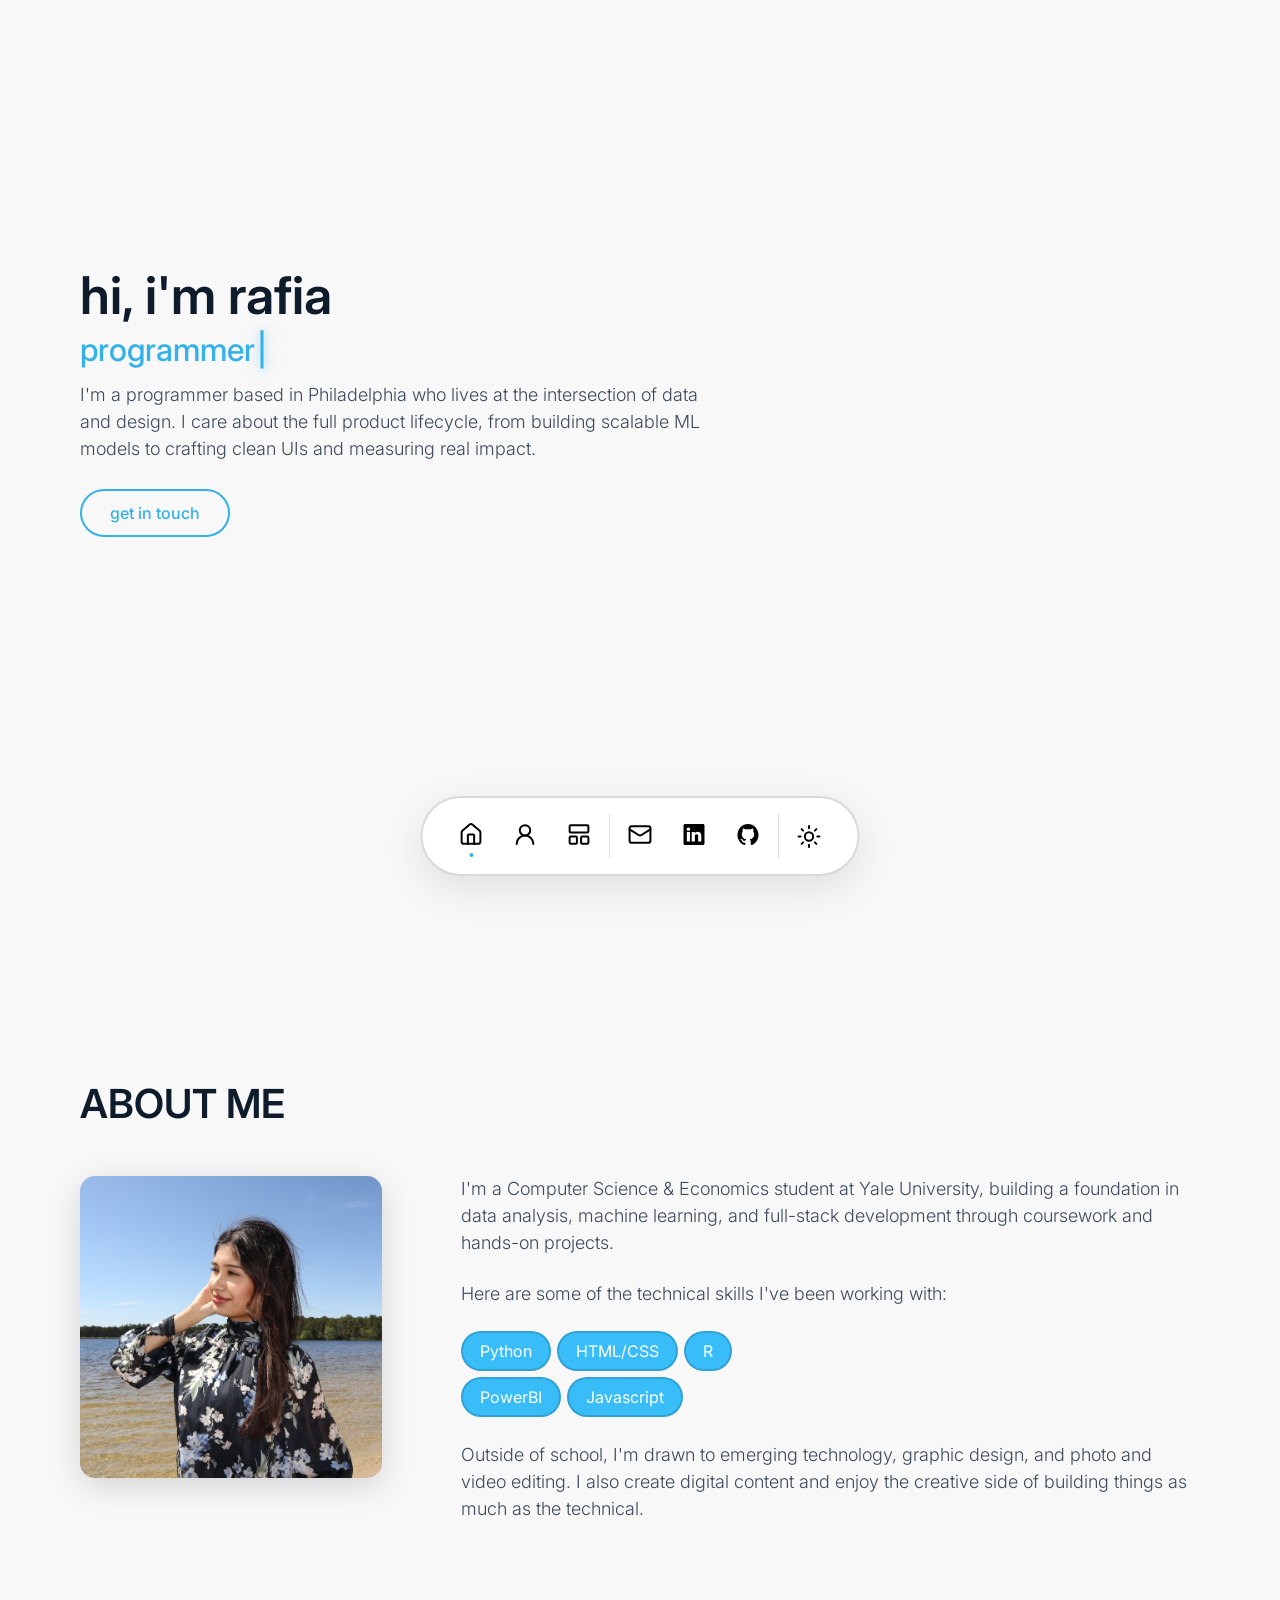
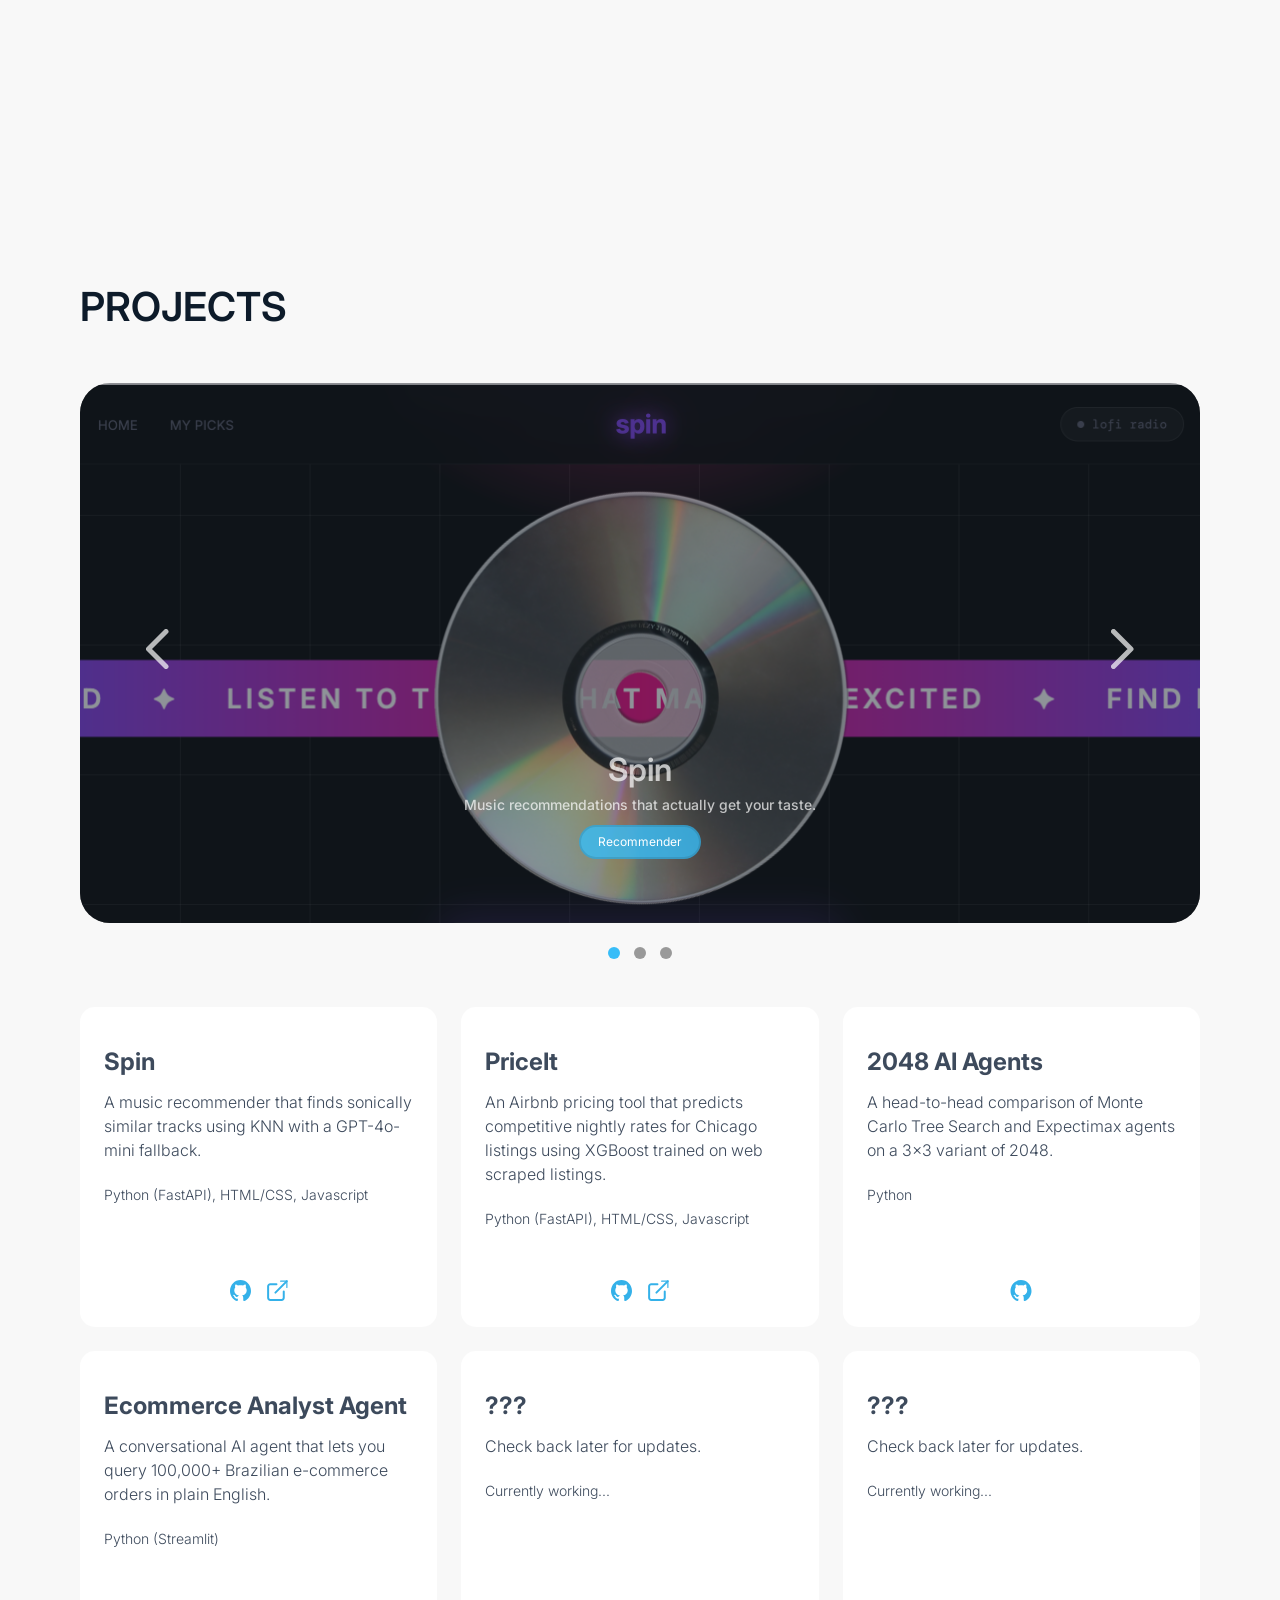
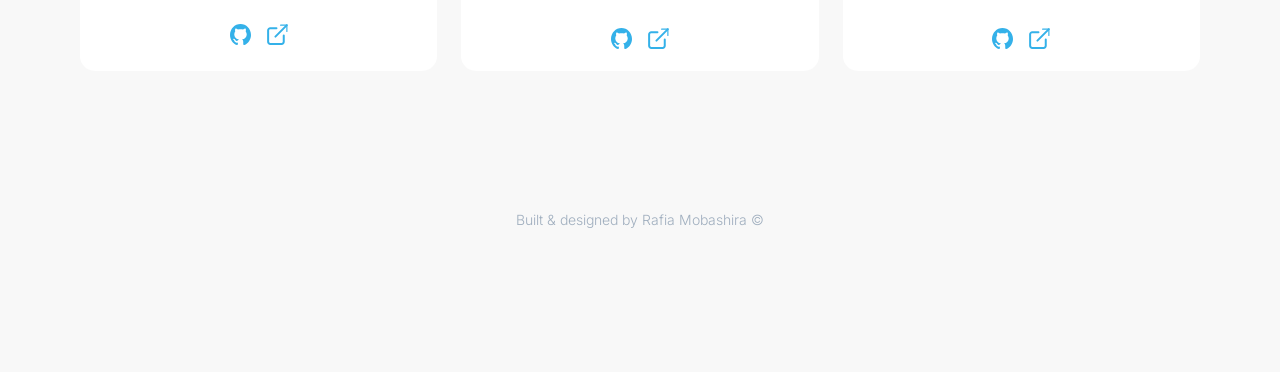
==== commit 6de86185: "Update index.html" ====
--- a/index.html
+++ b/index.html
@@ -19,7 +19,7 @@
                     <h1 class="hero-greeting">hi, i'm rafia</h1>
                     <h3 class="hero-title" id="hero-title">data scientist<span class="cursor">|</span></h3>
                     <p class="hero-description">
-                        I'm a programmer based in Philadelphia. I love being challenged creatively and using code to bring my ideas to life! I'm also fascinated by large-scale products and measuring their impact.
+                        I'm a programmer based in Philadelphia who lives at the intersection of data and design. I care about the full product lifecycle, from building scalable ML models to crafting clean UIs and measuring real impact.
                     </p>
                     <a href="mailto:rafiamobashira@gmail.com" class="hero-cta">get in touch</a>
                 </div>
@@ -47,7 +47,7 @@
                 <div class="about-right">
                     <div class="about-right-text">
                         <p class="about-t1">
-                            I am currently a full-time Computer Science & Economics student at Yale University. Through coursework and hands-on projects, I developed a foundation in data analysis, programming, and problem-solving.
+                            I'm a Computer Science & Economics student at Yale University, building a foundation in data analysis, machine learning, and full-stack development through coursework and hands-on projects.
                         </p>
                         <p class="about-t2">
                             Here are some of the technical skills I've been working with:
@@ -55,7 +55,7 @@
 
                         <div class="about-skills-row">
                             <div class="skill-card">Python</div>
-                            <div class="skill-card">HTML & CSS</div>
+                            <div class="skill-card">HTML/CSS</div>
                             <div class="skill-card">R</div>
                             <div class="skill-card">PowerBI</div>
                             <div class="skill-card">Javascript</div>
@@ -63,7 +63,7 @@
                    
                         
                         <p class="about-t3">
-                            Outside of school, I love reading up on emerging technology, graphic design, and working on photo and video editing. Oh, I create digital content too.
+                            Outside of school, I'm drawn to emerging technology, graphic design, and photo and video editing. I also create digital content and enjoy the creative side of building things as much as the technical.
                         </p>
                     </div>
                 </div>
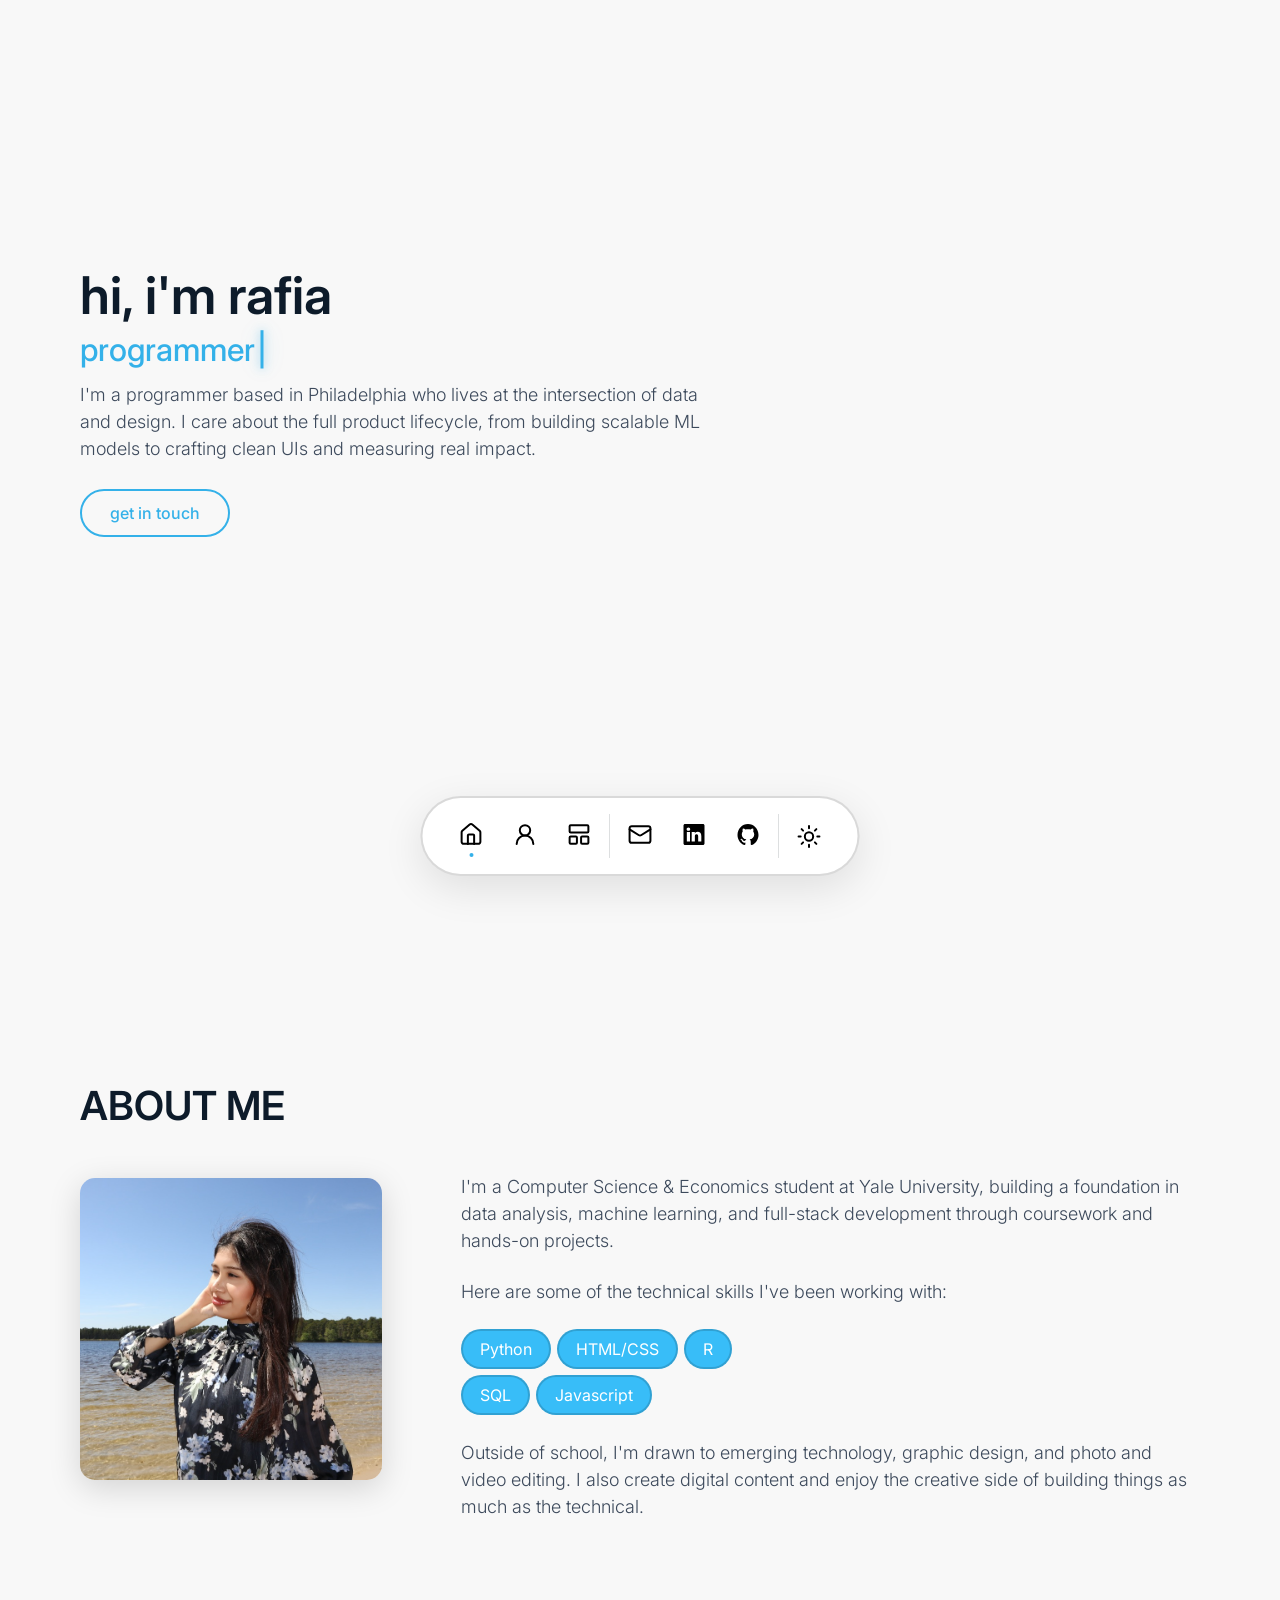
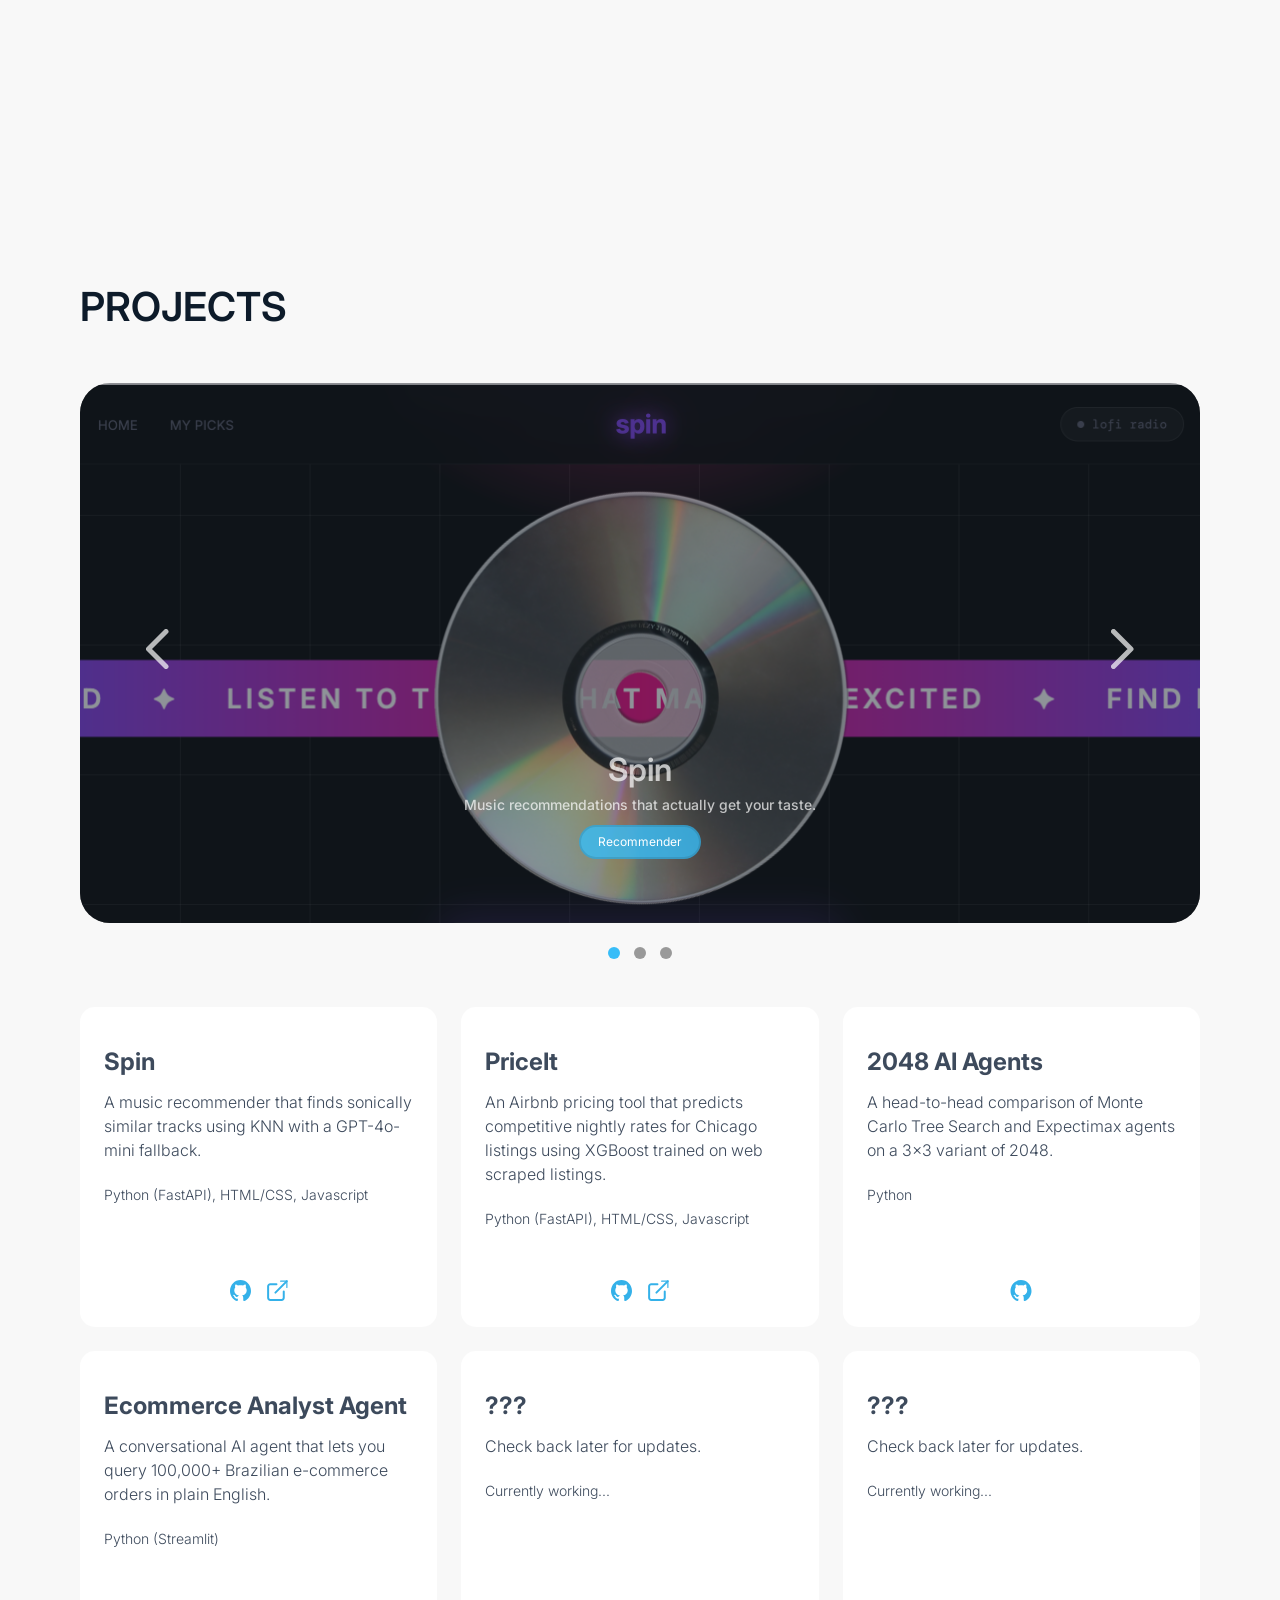
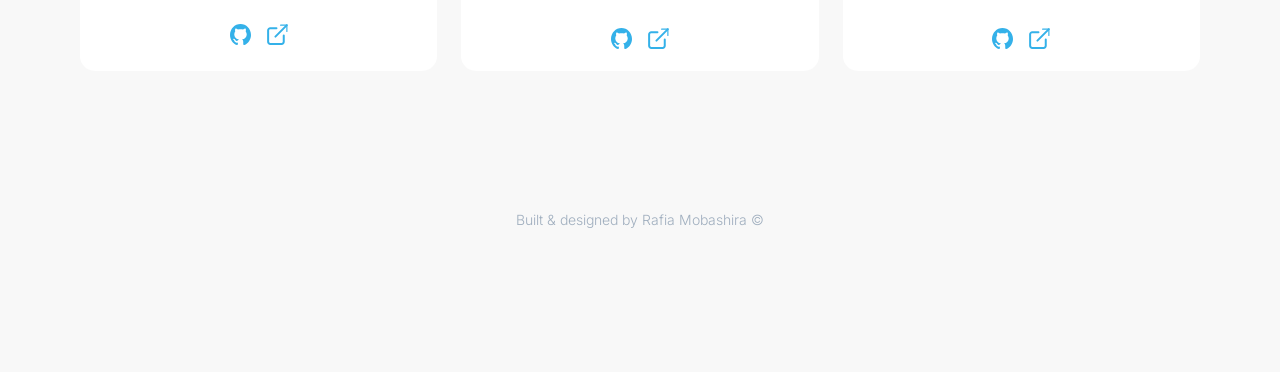
==== commit 25289f91: "Update index.html" ====
--- a/index.html
+++ b/index.html
@@ -57,7 +57,7 @@
                             <div class="skill-card">Python</div>
                             <div class="skill-card">HTML/CSS</div>
                             <div class="skill-card">R</div>
-                            <div class="skill-card">PowerBI</div>
+                            <div class="skill-card">SQL</div>
                             <div class="skill-card">Javascript</div>
                         </div>
                    
--- a/styles.css
+++ b/styles.css
@@ -219,7 +219,7 @@
     display: grid;
     grid-template-columns: repeat(12,);
     grid-column: 5 / -1;
-    margin-top: 96px;
+    margin-top: 92px;
 }
 
 .about-right-text {
@@ -602,7 +602,7 @@
 
     .about-right {
         grid-column: 6 / -1;
-        margin-top: 96px;
+        margin-top: 92px;
     }
 
     .about-title {
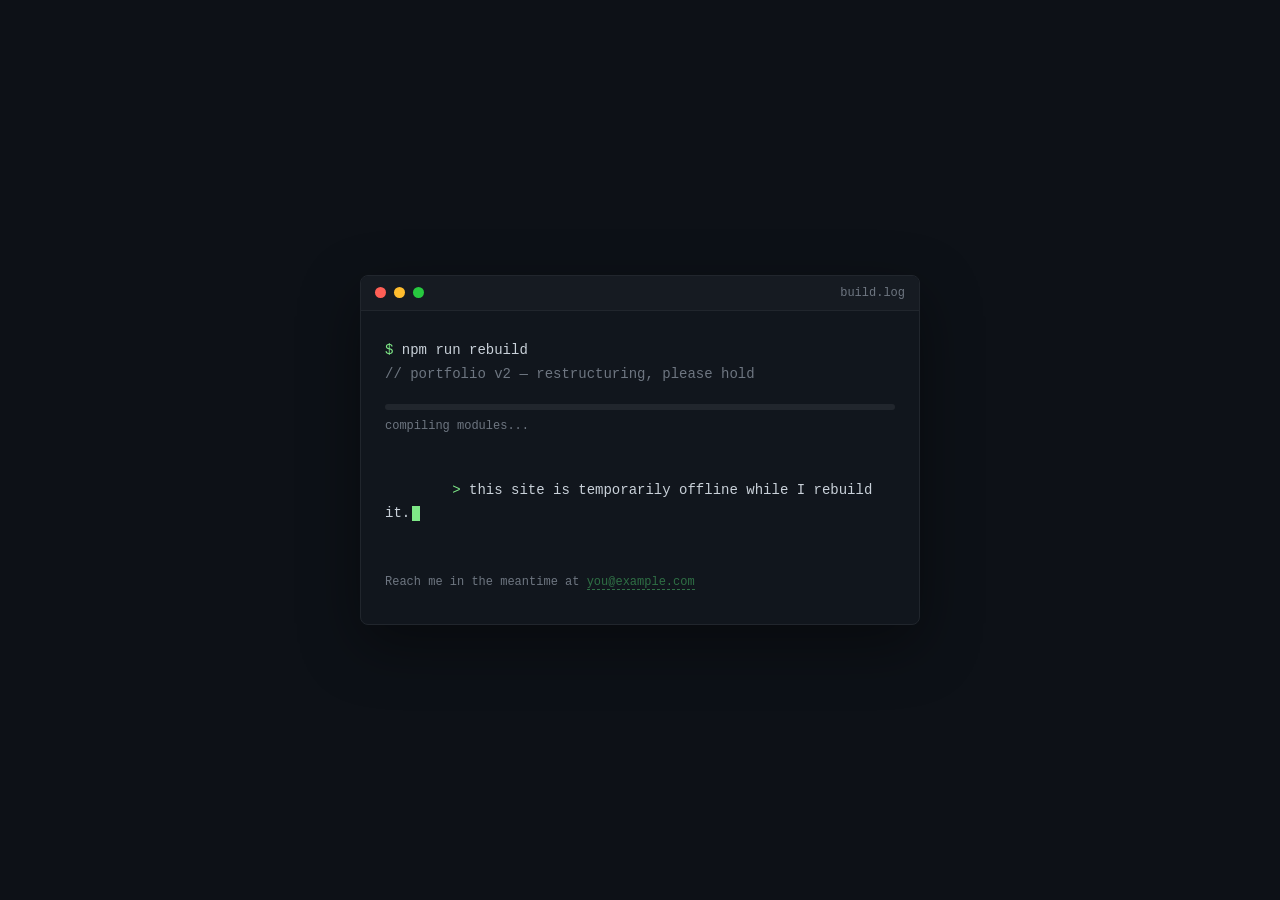
==== commit 749d8387: "Create index.html" ====
--- a/index.html
+++ b/index.html
@@ -1,292 +1,170 @@
 <!DOCTYPE html>
 <html lang="en">
 <head>
-    <meta charset="UTF-8">
-    <meta name ="viewport" content="width=device-width, initial-scale=1.0">
-    <title>Rafia</title>
-    <link rel="icon" type="image/png" href="assets/logo_32.png">
-    <link href="https://fonts.googleapis.com/css2?family=Inter:wght@300;400;500;600;700&display=swap" rel="stylesheet">
-    <link rel="stylesheet" href="styles.css">
+<meta charset="UTF-8">
+<meta name="viewport" content="width=device-width, initial-scale=1.0">
+<title>rebuilding —</title>
+<style>
+  :root {
+    --bg: #0d1117;
+    --bg-raised: #11161d;
+    --text: #c9d1d9;
+    --dim: #6e7681;
+    --accent: #7ee787;
+    --accent-dim: #2f6f45;
+    --border: #21262d;
+  }
+
+  * { box-sizing: border-box; }
+
+  html, body {
+    height: 100%;
+    margin: 0;
+  }
+
+  body {
+    background: var(--bg);
+    color: var(--text);
+    font-family: 'SF Mono', 'Menlo', 'Consolas', 'Courier New', monospace;
+    display: flex;
+    align-items: center;
+    justify-content: center;
+    padding: 24px;
+  }
+
+  .terminal {
+    width: 100%;
+    max-width: 560px;
+    background: var(--bg-raised);
+    border: 1px solid var(--border);
+    border-radius: 8px;
+    overflow: hidden;
+    box-shadow: 0 20px 60px rgba(0,0,0,0.4);
+  }
+
+  .titlebar {
+    display: flex;
+    align-items: center;
+    gap: 8px;
+    padding: 10px 14px;
+    border-bottom: 1px solid var(--border);
+    background: #161b22;
+  }
+
+  .dot {
+    width: 11px;
+    height: 11px;
+    border-radius: 50%;
+  }
+  .dot.red { background: #ff5f56; }
+  .dot.yellow { background: #ffbd2e; }
+  .dot.green { background: #27c93f; }
+
+  .titlebar span {
+    margin-left: auto;
+    font-size: 12px;
+    color: var(--dim);
+  }
+
+  .body {
+    padding: 28px 24px 32px;
+    font-size: 14px;
+    line-height: 1.7;
+  }
+
+  .line { white-space: pre-wrap; }
+  .prompt { color: var(--accent); }
+  .path { color: #79c0ff; }
+  .comment { color: var(--dim); }
+
+  .bar-track {
+    margin: 18px 0 6px;
+    height: 6px;
+    background: #21262d;
+    border-radius: 3px;
+    overflow: hidden;
+  }
+
+  .bar-fill {
+    height: 100%;
+    width: 0%;
+    background: var(--accent);
+    border-radius: 3px;
+    animation: fill 3.2s ease-in-out infinite;
+  }
+
+  @keyframes fill {
+    0% { width: 4%; }
+    60% { width: 78%; }
+    100% { width: 92%; }
+  }
+
+  .pct {
+    font-size: 12px;
+    color: var(--dim);
+  }
+
+  .cursor {
+    display: inline-block;
+    width: 8px;
+    height: 15px;
+    background: var(--accent);
+    margin-left: 2px;
+    vertical-align: text-bottom;
+    animation: blink 1s step-end infinite;
+  }
+
+  @keyframes blink {
+    50% { opacity: 0; }
+  }
+
+  .footer {
+    margin-top: 22px;
+    font-size: 12px;
+    color: var(--dim);
+  }
+
+  .footer a {
+    color: var(--accent-dim);
+    text-decoration: none;
+    border-bottom: 1px dashed var(--accent-dim);
+  }
+
+  .footer a:hover {
+    color: var(--accent);
+    border-color: var(--accent);
+  }
+
+  @media (prefers-reduced-motion: reduce) {
+    .bar-fill, .cursor { animation: none; width: 60%; opacity: 1; }
+  }
+</style>
 </head>
 <body>
 
-    <nav></nav>
+  <div class="terminal">
+    <div class="titlebar">
+      <div class="dot red"></div>
+      <div class="dot yellow"></div>
+      <div class="dot green"></div>
+      <span>build.log</span>
+    </div>
+    <div class="body">
+      <div class="line"><span class="prompt">$</span> npm run rebuild</div>
+      <div class="line comment">// portfolio v2 — restructuring, please hold</div>
 
-    <main>
-        <section id="hero" class="hero">
-            <div class="container hero-grid">
-                <div class="hero-text">
-                    <h1 class="hero-greeting">hi, i'm rafia</h1>
-                    <h3 class="hero-title" id="hero-title">data scientist<span class="cursor">|</span></h3>
-                    <p class="hero-description">
-                        I'm a programmer based in Philadelphia who lives at the intersection of data and design. I care about the full product lifecycle, from building scalable ML models to crafting clean UIs and measuring real impact.
-                    </p>
-                    <a href="mailto:rafiamobashira@gmail.com" class="hero-cta">get in touch</a>
-                </div>
+      <div class="bar-track"><div class="bar-fill"></div></div>
+      <div class="pct">compiling modules...</div>
 
-                <div class="hero-visual">
-                    <!-- empty for now -->
-                </div>
-            </div>
-        </section>
+      <div class="line" style="margin-top: 18px;">
+        <span class="prompt">></span> this site is temporarily offline while I rebuild it.<span class="cursor"></span>
+      </div>
 
-        <section id="about" class="about">
-            <div class="container about-grid">
+      <div class="footer">
+        Reach me in the meantime at <a href="mailto:rafiamobashira@gmail.com">you@example.com</a>
+      </div>
+    </div>
+  </div>
 
-                <div class="about-left">
-                    <div class="about-text">
-                        <h1 class="about-title">ABOUT ME</h1>
-                    </div>
-                    <div class="about-image">
-                        <div class="about-image-inner">
-                            <img src="assets/profile.jpg" alt="Profile Picture">
-                        </div>
-                    </div>
-                </div>
-
-                <div class="about-right">
-                    <div class="about-right-text">
-                        <p class="about-t1">
-                            I'm a Computer Science & Economics student at Yale University, building a foundation in data analysis, machine learning, and full-stack development through coursework and hands-on projects.
-                        </p>
-                        <p class="about-t2">
-                            Here are some of the technical skills I've been working with:
-                        </p>
-
-                        <div class="about-skills-row">
-                            <div class="skill-card">Python</div>
-                            <div class="skill-card">HTML/CSS</div>
-                            <div class="skill-card">R</div>
-                            <div class="skill-card">SQL</div>
-                            <div class="skill-card">Javascript</div>
-                        </div>
-                   
-                        
-                        <p class="about-t3">
-                            Outside of school, I'm drawn to emerging technology, graphic design, and photo and video editing. I also create digital content and enjoy the creative side of building things as much as the technical.
-                        </p>
-                    </div>
-                </div>
-
-            </div>
-        </section>
-
-        <section id="projects" class="projects">
-            <!--make carousel animation smooth-->
-            <div class="container projects-grid">
-
-                <h2 class="projects-text">PROJECTS</h2>
-
-                <div class="carousel">
-                    <div class="carousel-track">
-                        <div class="carousel-item">
-                            <img src="assets/mc_1.png" alt="Project 1" class="carousel-image">
-                            <div class="carousel-text">
-                                <h2 class="project-title">Spin</h2>
-                                <p class="project-description">
-                                    Music recommendations that actually get your taste.
-                                </p>
-                                <div class="skill-card">Recommender</div>
-                            </div>
-                        </div>
-
-                        <div class="carousel-item">
-                            <img src="assets/mc_2.png" alt="Project 2" class="carousel-image">
-                            <div class="carousel-text">
-                                <h2 class="project-title">PriceIt</h2>
-                                <p class="project-description">
-                                    Stop guessing your Airbnb rate. Let the data decide.
-                                </p>
-                                <div class="skill-card">Regression</div>
-                            </div>
-                        </div>
-
-                        <div class="carousel-item">
-                            <img src="assets/mc_3.png" alt="Project 3" class="carousel-image">
-                            <div class="carousel-text">
-                                <h2 class="project-title">Ecommerce Analyst Agent</h2>
-                                <p class="project-description">
-                                    Find patterns in 100,000+ orders, no SQL required.
-                                </p>
-                                <div class="skill-card">Agentic</div>
-                            </div>
-                        </div>
-                    </div>
-
-                    <button class="carousel-arrow left">
-                        <img src="assets/left_arrow.svg" alt="Previous">
-                    </button>
-                    <button class="carousel-arrow right">
-                        <img src="assets/right_arrow.svg" alt="Next">
-                    </button>
-
-                </div>
-                
-                <div class="carousel-dots">
-                    <span class="dot active"></span>
-                    <span class="dot"></span>
-                    <span class="dot"></span>
-                </div>
-
-                <div class="project-gallery">
-                    <div class="project-card">
-                        <div class="project-card-text">
-                            <h2 class="project-name">Spin</h2>
-                            <p class="project-details">
-                                A music recommender that finds sonically similar tracks using KNN with a GPT-4o-mini fallback.
-                            </p>
-                            <p class="project-side">
-                                Python (FastAPI), HTML/CSS, Javascript
-                            </p>
-                        </div>
-
-                        <div class="card-icon">
-                            <a href="https://github.com/rafiamb/spin" target="_blank">
-                                <img src="assets/github.svg" alt="github icon" class="github">
-                            </a>
-                            <a href="https://spin-dmpk.onrender.com" target="_blank">
-                                <img src="assets/external.svg" alt="open external link icon" class="external">
-                            </a>
-                        </div>
-                    </div>
-
-                    <div class="project-card">
-                        <div class="project-card-text">
-                            <h2 class="project-name">PriceIt</h2>
-                            <p class="project-details">
-                                An Airbnb pricing tool that predicts competitive nightly rates for Chicago listings using XGBoost trained on web scraped listings.
-                            </p>
-                            <p class="project-side">
-                                Python (FastAPI), HTML/CSS, Javascript
-                            </p>
-                        </div>
-
-                        <div class="card-icon">
-                            <a href="https://github.com/rafiamb/PriceIt" target="_blank">
-                                <img src="assets/github.svg" alt="github icon" class="github">
-                            </a>
-                            <a href="https://priceit.onrender.com/" target="_blank">
-                                <img src="assets/external.svg" alt="open external link icon" class="external">
-                            </a>
-                        </div>
-                    </div>
-
-                    <div class="project-card">
-                        <div class="project-card-text">
-                            <h2 class="project-name">2048 AI Agents</h2>
-                            <p class="project-details">
-                                A head-to-head comparison of Monte Carlo Tree Search and Expectimax agents on a 3×3 variant of 2048.
-                            </p>
-                            <p class="project-side">
-                                Python
-                            </p>
-                        </div>
-
-                        <div class="card-icon">
-                            <a href="https://github.com/rafiamb/2048-mcts-expectimax" target="_blank">
-                                <img src="assets/github.svg" alt="github icon" class="github">
-                            </a>
-                        </div>
-                    </div>
-
-                    <div class="project-card">
-                        <div class="project-card-text">
-                            <h2 class="project-name">Ecommerce Analyst Agent</h2>
-                            <p class="project-details">
-                                A conversational AI agent that lets you query 100,000+ Brazilian e-commerce orders in plain English.
-                            </p>
-                            <p class="project-side">
-                                Python (Streamlit)
-                            </p>
-                        </div>
-
-                        <div class="card-icon">
-                            <a href="https://github.com/rafiamb/ecommerce-analytics-agent" target="_blank">
-                                <img src="assets/github.svg" alt="github icon" class="github">
-                            </a>
-                            <a href="https://olist-agent.streamlit.app/" target="_blank">
-                                <img src="assets/external.svg" alt="open external link icon" class="external">
-                            </a>
-                        </div>
-                    </div>
-
-                    <div class="project-card">
-                        <div class="project-card-text">
-                            <h2 class="project-name">???</h2>
-                            <p class="project-details">
-                                Check back later for updates.
-                            </p>
-                            <p class="project-side">
-                                Currently working...
-                            </p>
-                        </div>
-
-                        <div class="card-icon">
-                            <img src="assets/github.svg" alt="github icon" class="github">
-                            <img src="assets/external.svg" alt="open external link icon" class="external">
-                        </div>
-                    </div>
-
-                    <div class="project-card">
-                        <div class="project-card-text">
-                            <h2 class="project-name">???</h2>
-                            <p class="project-details">
-                                Check back later for updates.
-                            </p>
-                            <p class="project-side">
-                                Currently working...
-                            </p>
-                        </div>
-
-                        <div class="card-icon">
-                            <img src="assets/github.svg" alt="github icon" class="github">
-                            <img src="assets/external.svg" alt="open external link icon" class="external">
-                        </div>
-                    </div>
-                </div>
-            </div>
-        </section>
-    </main>
-
-    <nav class="bottom-nav">
-        <a href="#hero" aria-label="Home">
-            <img src="assets/home.svg" alt="" class="home">
-        </a>
-        <a href="#about" aria-label="About Me">
-            <img src="assets/person.svg" alt="" class="about-icon">
-        </a>
-        <a href="#projects" aria-label="Projects">
-            <img src="assets/projects.svg" alt="" class="projects-icon">
-        </a>
-        <img src="assets/line.svg" alt="divider" class="line1">
-        <a href="mailto:rafiamobashira@gmail.com" aria-label="Contact">
-            <img src="assets/mail.svg" alt="" class="contact">
-        </a>
-        <a href="https://www.linkedin.com/in/rafiamobashira"
-            target="_blank"
-            rel="noopener noreferrer"
-            aria-label="LinkedIn">
-            <img src="assets/li.svg" alt="" class="linkedin">
-        </a>
-        <a href="https://github.com/rafiamb" 
-            target="_blank"
-            rel="noopener noreferrer"
-            aria-label="Github">
-            <img src="assets/github_black.svg" alt="" class="github2">
-        </a>
-        <img src="assets/line.svg" alt="divider" class="line2">
-        <img src="assets/brightness.svg" 
-            alt="theme toggle" 
-            class="theme"
-            role="button"
-            tabindex="0">
-    </nav>
-
-    <footer>
-        <p>
-            Built & designed by Rafia Mobashira ©
-        </p>
-    </footer>
-    <script src="script.js"></script>
 </body>
 </html>
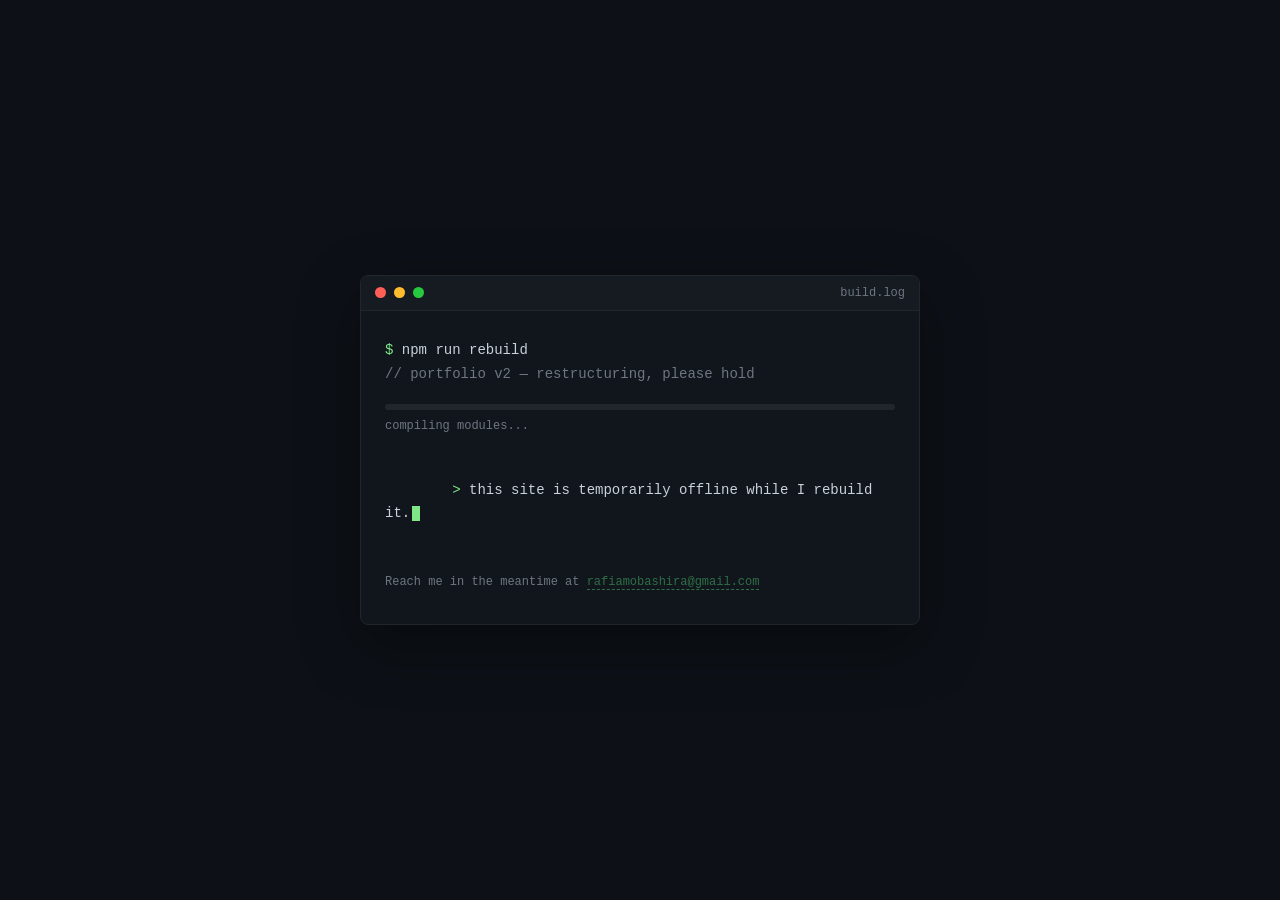
==== commit 9d0bbeb8: "Update index.html" ====
--- a/index.html
+++ b/index.html
@@ -161,7 +161,7 @@
       </div>
 
       <div class="footer">
-        Reach me in the meantime at <a href="mailto:rafiamobashira@gmail.com">you@example.com</a>
+        Reach me in the meantime at <a href="mailto:rafiamobashira@gmail.com">rafiamobashira@gmail.com</a>
       </div>
     </div>
   </div>
